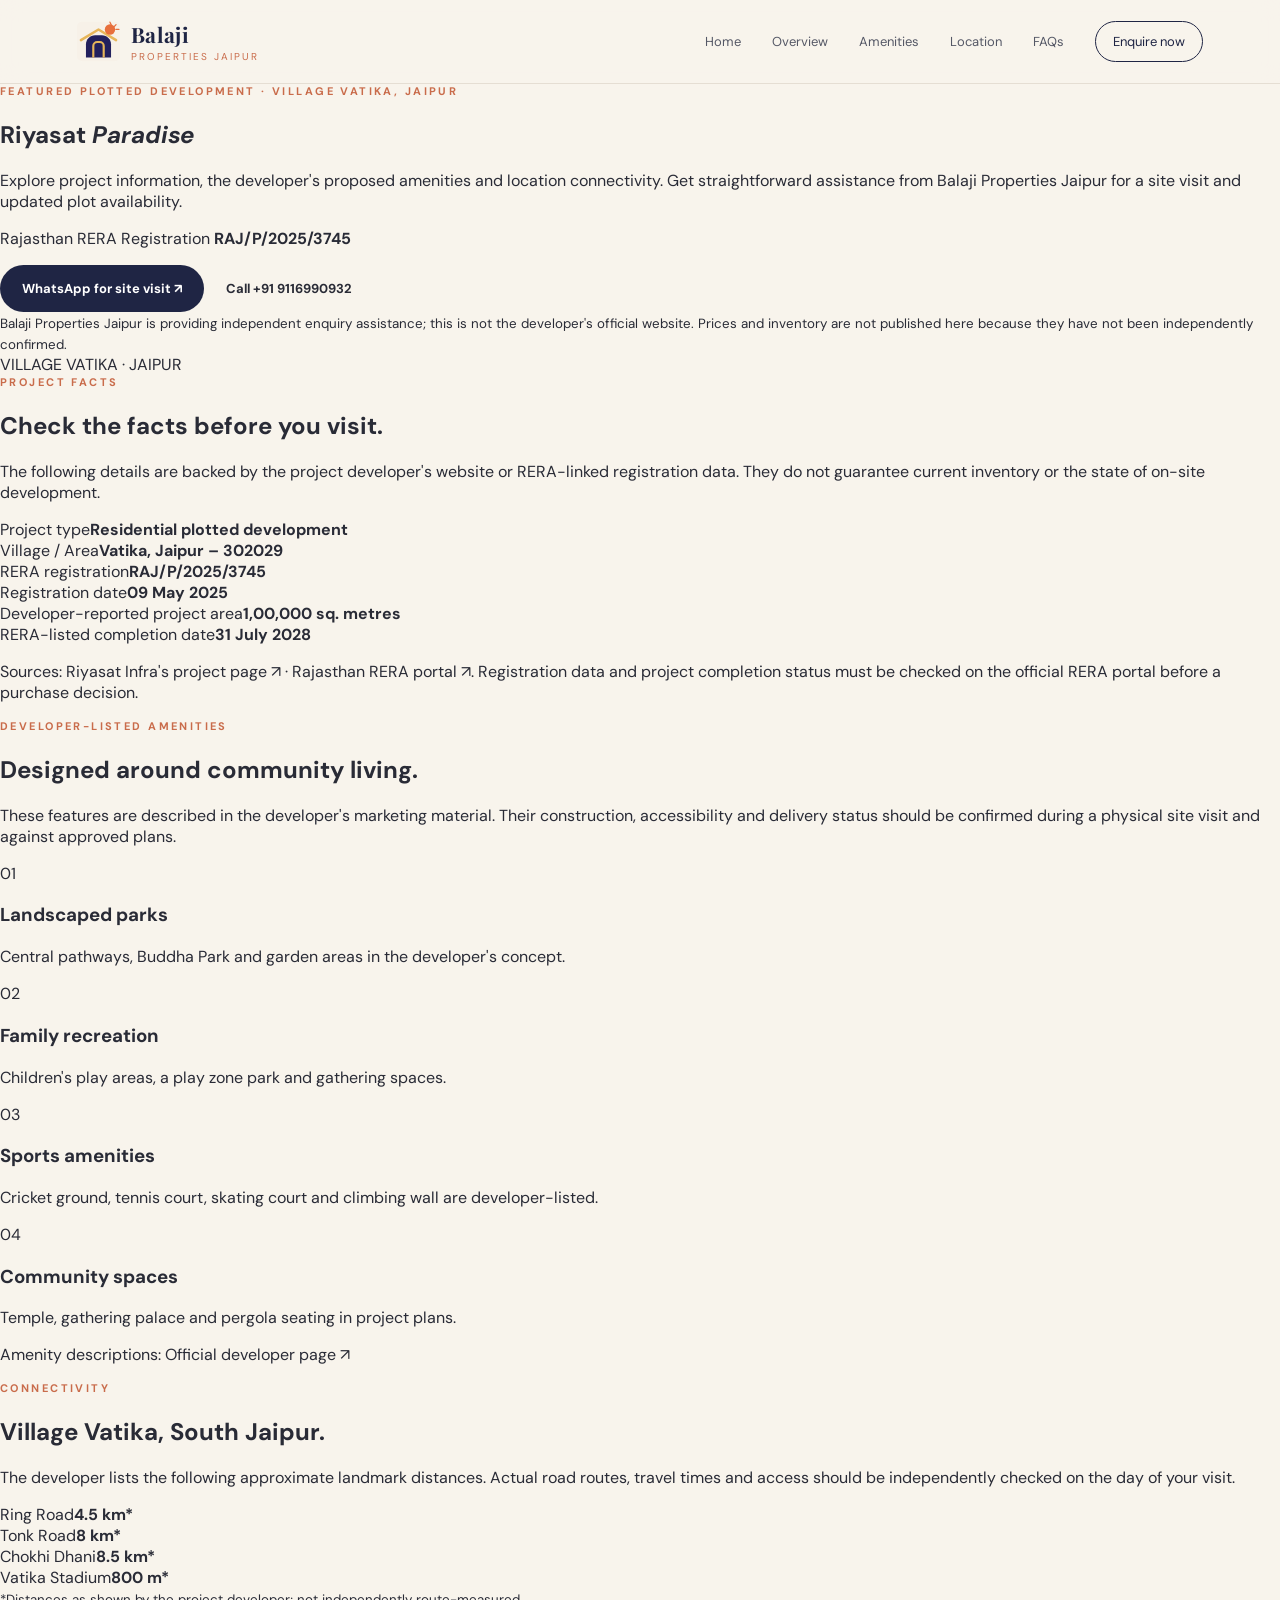
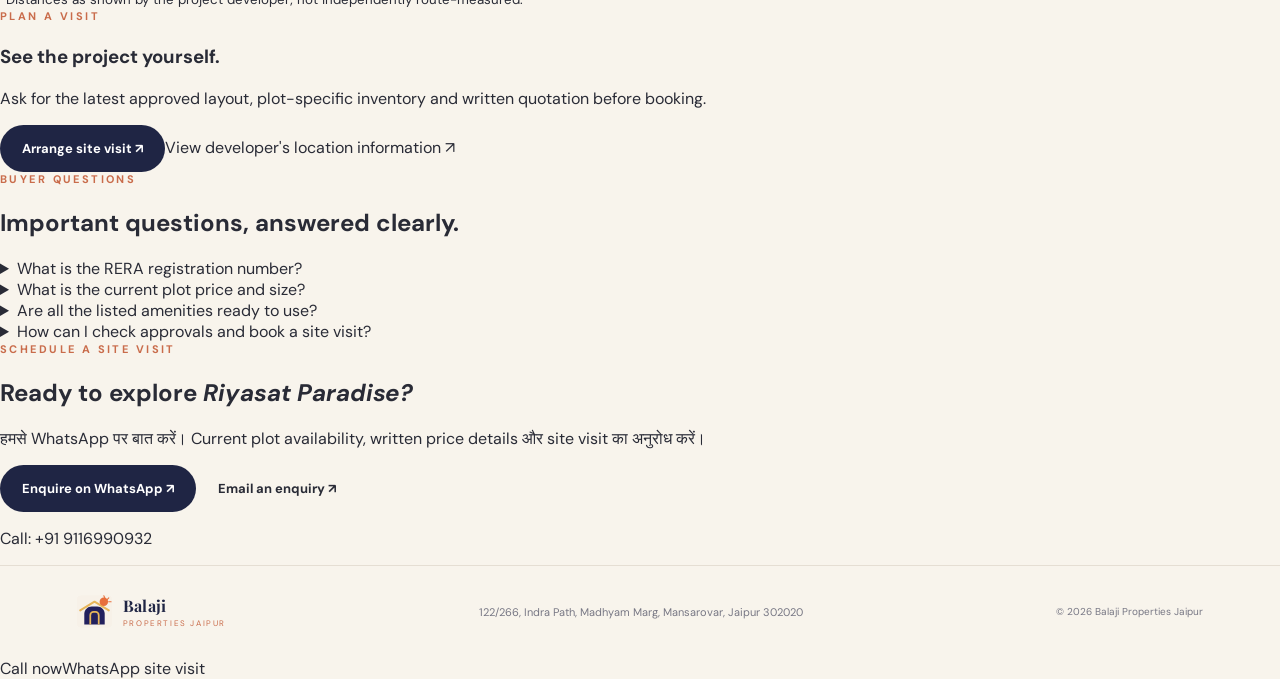
==== riyasat-paradise.html @ c555c5cc "feat: add source-linked Riyasat Paradise buyer landing page" ====
<!doctype html>
<html lang="en-IN">
<head>
  <meta charset="utf-8">
  <meta name="viewport" content="width=device-width, initial-scale=1">
  <title>Riyasat Paradise, Vatika Jaipur | Project Details & Site Visit | Balaji Properties</title>
  <meta name="description" content="Explore Riyasat Paradise residential plots in Village Vatika, Jaipur. Check RERA RAJ/P/2025/3745, developer-listed amenities, location and request a site visit with Balaji Properties Jaipur.">
  <meta name="robots" content="index,follow">
  <link rel="icon" href="brand/favicon.svg" type="image/svg+xml">
  <link rel="stylesheet" href="styles.css">
  <meta property="og:type" content="website">
  <meta property="og:title" content="Riyasat Paradise, Vatika Jaipur | Balaji Properties Jaipur">
  <meta property="og:description" content="Project facts, RERA references, amenities and enquiry assistance. Confirm current availability and prices in writing.">
  <script type="application/ld+json">
  {
    "@context":"https://schema.org",
    "@type":"WebPage",
    "name":"Riyasat Paradise, Vatika Jaipur — Project Enquiry",
    "description":"Independent property enquiry page with source-linked information about Riyasat Paradise in Vatika, Jaipur.",
    "about":{"@type":"Place","name":"Riyasat Paradise","address":{"@type":"PostalAddress","addressLocality":"Vatika, Jaipur","addressRegion":"Rajasthan","postalCode":"302029","addressCountry":"IN"}},
    "publisher":{"@type":"Organization","name":"Balaji Properties Jaipur","email":"info@balajipropertiesjaipur.com","telephone":"+91-9116990932"}
  }
  </script>
</head>
<body>
  <header class="site-header">
    <a class="brand" href="index.html" aria-label="Balaji Properties Jaipur home"><img src="brand/mark.svg" alt="" width="43" height="43"><span><strong>Balaji</strong><small>Properties Jaipur</small></span></a>
    <button class="menu-toggle" type="button" aria-label="Open menu" aria-expanded="false" aria-controls="primary-nav">☰</button>
    <nav id="primary-nav" aria-label="Primary navigation"><a href="index.html">Home</a><a href="#overview">Overview</a><a href="#amenities">Amenities</a><a href="#location">Location</a><a href="#faq">FAQs</a><a class="nav-cta" href="#enquire">Enquire now</a></nav>
  </header>
  <main id="top">
    <section class="rp-hero" aria-labelledby="rp-title">
      <div class="rp-hero-copy">
        <p class="eyebrow">FEATURED PLOTTED DEVELOPMENT · VILLAGE VATIKA, JAIPUR</p>
        <h1 id="rp-title">Riyasat <em>Paradise</em></h1>
        <p class="rp-lede">Explore project information, the developer's proposed amenities and location connectivity. Get straightforward assistance from Balaji Properties Jaipur for a site visit and updated plot availability.</p>
        <p class="rp-rera">Rajasthan RERA Registration <strong>RAJ/P/2025/3745</strong></p>
        <div class="rp-actions"><a class="button button-primary" href="https://wa.me/919116990932?text=Hello%20Balaji%20Properties%20Jaipur%2C%20I%20would%20like%20the%20current%20availability%2C%20price%20sheet%20and%20a%20site%20visit%20for%20Riyasat%20Paradise%20Vatika." target="_blank" rel="noopener noreferrer">WhatsApp for site visit ↗</a><a class="button rp-button-outline" href="tel:+919116990932">Call +91 9116990932</a></div>
        <small class="rp-disclaimer">Balaji Properties Jaipur is providing independent enquiry assistance; this is not the developer's official website. Prices and inventory are not published here because they have not been independently confirmed.</small>
      </div>
      <div class="rp-art" role="img" aria-label="Decorative architectural illustration, not a photograph or project rendering"><div class="rp-art-orb"></div><div class="rp-art-gate"></div><span>VILLAGE VATIKA · JAIPUR</span></div>
    </section>
    <section class="rp-facts" id="overview" aria-labelledby="facts-title">
      <div class="rp-section-heading"><p class="eyebrow">PROJECT FACTS</p><h2 id="facts-title">Check the facts before you visit.</h2><p>The following details are backed by the project developer's website or RERA-linked registration data. They do not guarantee current inventory or the state of on-site development.</p></div>
      <div class="rp-fact-grid">
        <div><span>Project type</span><strong>Residential plotted development</strong></div>
        <div><span>Village / Area</span><strong>Vatika, Jaipur – 302029</strong></div>
        <div><span>RERA registration</span><strong>RAJ/P/2025/3745</strong></div>
        <div><span>Registration date</span><strong>09 May 2025</strong></div>
        <div><span>Developer-reported project area</span><strong>1,00,000 sq. metres</strong></div>
        <div><span>RERA-listed completion date</span><strong>31 July 2028</strong></div>
      </div>
      <p class="rp-source">Sources: <a href="https://www.riyasatinfra.com/projects/jaipur/ongoing/riyasat-paradise" target="_blank" rel="noopener noreferrer">Riyasat Infra's project page ↗</a> · <a href="https://rera.rajasthan.gov.in/" target="_blank" rel="noopener noreferrer">Rajasthan RERA portal ↗</a>. Registration data and project completion status must be checked on the official RERA portal before a purchase decision.</p>
    </section>
    <section class="rp-section rp-section-muted" id="amenities" aria-labelledby="amenities-title">
      <div class="rp-section-heading"><p class="eyebrow">DEVELOPER-LISTED AMENITIES</p><h2 id="amenities-title">Designed around community living.</h2><p>These features are described in the developer's marketing material. Their construction, accessibility and delivery status should be confirmed during a physical site visit and against approved plans.</p></div>
      <div class="rp-amenity-grid">
        <article><span aria-hidden="true">01</span><h3>Landscaped parks</h3><p>Central pathways, Buddha Park and garden areas in the developer's concept.</p></article>
        <article><span aria-hidden="true">02</span><h3>Family recreation</h3><p>Children's play areas, a play zone park and gathering spaces.</p></article>
        <article><span aria-hidden="true">03</span><h3>Sports amenities</h3><p>Cricket ground, tennis court, skating court and climbing wall are developer-listed.</p></article>
        <article><span aria-hidden="true">04</span><h3>Community spaces</h3><p>Temple, gathering palace and pergola seating in project plans.</p></article>
      </div>
      <p class="rp-source">Amenity descriptions: <a href="https://www.riyasatinfra.com/projects/jaipur/ongoing/riyasat-paradise" target="_blank" rel="noopener noreferrer">Official developer page ↗</a></p>
    </section>
    <section class="rp-section" id="location" aria-labelledby="location-title">
      <div class="rp-location-grid"><div><p class="eyebrow">CONNECTIVITY</p><h2 id="location-title">Village Vatika, South Jaipur.</h2><p>The developer lists the following approximate landmark distances. Actual road routes, travel times and access should be independently checked on the day of your visit.</p><div class="rp-distances"><div><span>Ring Road</span><strong>4.5 km*</strong></div><div><span>Tonk Road</span><strong>8 km*</strong></div><div><span>Chokhi Dhani</span><strong>8.5 km*</strong></div><div><span>Vatika Stadium</span><strong>800 m*</strong></div></div><small>*Distances as shown by the project developer; not independently route-measured.</small></div><aside class="rp-location-card"><p class="eyebrow">PLAN A VISIT</p><h3>See the project yourself.</h3><p>Ask for the latest approved layout, plot-specific inventory and written quotation before booking.</p><a class="button button-primary" href="#enquire">Arrange site visit ↗</a><a href="https://www.riyasatinfra.com/projects/jaipur/ongoing/riyasat-paradise" target="_blank" rel="noopener noreferrer">View developer's location information ↗</a></aside></div>
    </section>
    <section class="rp-section rp-section-muted" id="faq" aria-labelledby="faq-title">
      <div class="rp-section-heading"><p class="eyebrow">BUYER QUESTIONS</p><h2 id="faq-title">Important questions, answered clearly.</h2></div>
      <div class="rp-faq">
        <details><summary>What is the RERA registration number?</summary><p>The published registration is <strong>RAJ/P/2025/3745</strong>. Verify its live entry and documents directly at the <a href="https://rera.rajasthan.gov.in/" target="_blank" rel="noopener noreferrer">Rajasthan RERA portal</a>.</p></details>
        <details><summary>What is the current plot price and size?</summary><p>Prices, sizes and availability vary by specific plot and date. Balaji Properties will help request a current written inventory and quotation; no unverified price or plot size is advertised on this page.</p></details>
        <details><summary>Are all the listed amenities ready to use?</summary><p>Not necessarily. The amenities listed above are taken from the developer's project material. Please inspect the site and project documents to establish actual completion and access.</p></details>
        <details><summary>How can I check approvals and book a site visit?</summary><p>Ask for the latest RERA documents, applicable JDA-approved layout, title and transaction paperwork. Contact Balaji Properties Jaipur on <a href="tel:+919116990932">+91 9116990932</a> to discuss a visit. Registration alone is not proof that every individual plot or amenity has been approved.</p></details>
      </div>
    </section>
    <section class="rp-enquire" id="enquire" aria-labelledby="enquire-title">
      <div><p class="eyebrow">SCHEDULE A SITE VISIT</p><h2 id="enquire-title">Ready to explore <em>Riyasat Paradise?</em></h2><p>हमसे WhatsApp पर बात करें। Current plot availability, written price details और site visit का अनुरोध करें।</p></div>
      <div class="rp-enquire-actions"><a class="button button-primary" href="https://wa.me/919116990932?text=Namaste%2C%20I%20am%20interested%20in%20Riyasat%20Paradise%20Vatika.%20Please%20share%20the%20latest%20plot%20availability%2C%20written%20pricing%20and%20site%20visit%20options." target="_blank" rel="noopener noreferrer">Enquire on WhatsApp ↗</a><a class="button rp-button-outline" href="mailto:info@balajipropertiesjaipur.com?subject=Riyasat%20Paradise%20Site%20Visit%20Enquiry">Email an enquiry ↗</a><p>Call: <a href="tel:+919116990932">+91 9116990932</a></p></div>
    </section>
  </main>
  <footer><a class="brand footer-brand" href="index.html"><img src="brand/mark.svg" alt="" width="35" height="35"><span><strong>Balaji</strong><small>Properties Jaipur</small></span></a><p>122/266, Indra Path, Madhyam Marg, Mansarovar, Jaipur 302020</p><small>© 2026 Balaji Properties Jaipur</small></footer>
  <div class="rp-mobile-cta" aria-label="Quick enquiry actions"><a href="tel:+919116990932">Call now</a><a href="https://wa.me/919116990932?text=Namaste%2C%20I%20would%20like%20a%20Riyasat%20Paradise%20site%20visit." target="_blank" rel="noopener noreferrer">WhatsApp site visit</a></div>
  <script src="script.js"></script>
</body>
</html>
---- styles.css ----
@import url('https://fonts.googleapis.com/css2?family=DM+Sans:wght@400;500;600;700&family=Playfair+Display:ital,wght@0,500;0,600;1,500;1,600&display=swap');
:root{--navy:#1f2544;--gold:#d7ae59;--terra:#c96c4b;--ivory:#f8f4ec;--ink:#292b36;--muted:#777784;--line:#e5ded3}*{box-sizing:border-box}html{scroll-behavior:smooth}body{margin:0;color:var(--ink);background:var(--ivory);font-family:'DM Sans',sans-serif}a{color:inherit;text-decoration:none}.site-header{height:84px;display:flex;align-items:center;justify-content:space-between;padding:0 6vw;border-bottom:1px solid var(--line);background:rgba(248,244,236,.92);backdrop-filter:blur(12px);position:sticky;top:0;z-index:5}.brand{display:flex;align-items:center;gap:11px}.brand img{width:43px;height:43px}.brand strong,.brand small{display:block}.brand strong{font-family:'Playfair Display',serif;font-size:21px;letter-spacing:.02em;color:var(--navy)}.brand small{font-size:10px;text-transform:uppercase;letter-spacing:.2em;color:var(--terra);margin-top:2px}nav{display:flex;align-items:center;gap:31px;font-size:13px;color:#555866}nav a:hover{color:var(--terra)}.nav-cta{border:1px solid var(--navy);border-radius:99px;padding:11px 17px;color:var(--navy)}.menu-toggle{display:none;border:0;background:none;font-size:23px;color:var(--navy)}.hero{min-height:690px;display:grid;grid-template-columns:1fr 1fr;gap:4vw;align-items:center;max-width:1280px;margin:auto;padding:72px 7vw 80px}.eyebrow{color:var(--terra);font-size:11px;font-weight:700;letter-spacing:.22em;margin:0 0 21px}.hero h1,.intro h2,.contact h2{font-family:'Playfair Display',serif;color:var(--navy);font-size:clamp(48px,6vw,82px);font-weight:500;line-height:1.02;letter-spacing:-.04em;margin:0}.hero h1 em,.intro em,.contact em{color:var(--terra);font-style:italic}.lede{color:var(--muted);font-size:17px;line-height:1.75;max-width:510px;margin:28px 0}.hero-actions{display:flex;align-items:center;gap:26px;margin-top:31px}.button{display:inline-flex;align-items:center;justify-content:center;gap:18px;border-radius:99px;padding:15px 22px;font-size:13px;font-weight:700}.button-primary{background:var(--navy);color:white}.button-primary:hover{background:var(--terra)}.text-link{font-size:13px;color:var(--navy);font-weight:700}.trust-row{display:flex;gap:35px;border-top:1px solid var(--line);margin-top:62px;padding-top:21px}.trust-row strong,.trust-row span{display:block}.trust-row strong{font-family:'Playfair Display';font-size:23px;color:var(--navy)}.trust-row span{font-size:10px;color:var(--muted);margin-top:4px}.hero-art{height:510px;position:relative;background:linear-gradient(145deg,#ede3d4,#ddcdb8);overflow:hidden}.hero-art:after{content:'';position:absolute;inset:0;background:linear-gradient(0deg,rgba(31,37,68,.22),transparent 55%)}.sun{position:absolute;width:250px;height:250px;border-radius:50%;background:var(--terra);top:52px;right:92px;opacity:.92}.arch{position:absolute;bottom:-10px;left:50%;transform:translateX(-50%);width:340px;height:400px;border:18px solid var(--navy);border-bottom:0;border-radius:180px 180px 0 0;z-index:1}.arch:before{content:'';position:absolute;top:22px;left:22px;right:22px;bottom:0;border:11px solid var(--gold);border-bottom:0;border-radius:150px 150px 0 0}.hero-card{position:absolute;left:24px;bottom:24px;padding:20px;background:rgba(248,244,236,.92);z-index:2;width:205px}.hero-card span,.hero-card small{display:block;color:var(--muted);font-size:10px}.hero-card strong{display:block;color:var(--navy);font-family:'Playfair Display';font-size:27px;margin:6px 0}.intro,.services,.contact{max-width:1120px;margin:auto}.intro{display:grid;grid-template-columns:1fr 1fr;gap:10vw;padding:105px 6vw 90px;border-top:1px solid var(--line)}.intro h2,.contact h2{font-size:clamp(40px,4.2vw,62px)}.intro>p{font-size:19px;line-height:1.8;color:var(--muted);align-self:end;margin:0}.services{display:grid;grid-template-columns:repeat(3,1fr);border-top:1px solid var(--line);border-bottom:1px solid var(--line);margin-bottom:110px}.services article{padding:34px 33px 39px;border-right:1px solid var(--line)}.services article:last-child{border:0}.service-number{font-size:11px;color:var(--terra);font-weight:700;letter-spacing:.18em}.services h3{font-family:'Playfair Display';color:var(--navy);font-size:27px;font-weight:500;margin:45px 0 14px}.services p{color:var(--muted);line-height:1.7;font-size:14px;min-height:72px}.services a{color:var(--terra);font-size:12px;font-weight:700}.quote{background:var(--navy);color:var(--ivory);text-align:center;padding:110px 10vw}.quote-mark{font-family:'Playfair Display';font-size:92px;color:var(--gold);line-height:.6}.quote blockquote{font-family:'Playfair Display';font-size:clamp(31px,4vw,52px);line-height:1.15;max-width:760px;margin:28px auto}.quote p{color:#c3c1cb;font-size:12px;letter-spacing:.12em;text-transform:uppercase}.contact{display:grid;grid-template-columns:1fr 1fr;gap:10vw;padding:110px 6vw}.contact>div>p:last-child{color:var(--muted);line-height:1.7;max-width:380px;margin-top:28px}.contact-card{display:flex;flex-direction:column;gap:21px;justify-content:center}.contact-card a:not(.button){border-bottom:1px solid var(--line);padding-bottom:17px}.contact-card span,.contact-card strong{display:block}.contact-card span{font-size:11px;color:var(--terra);text-transform:uppercase;letter-spacing:.17em;margin-bottom:7px}.contact-card strong{font-size:18px;color:var(--navy)}.button-light{background:var(--terra);color:white;width:max-content;margin-top:12px}.button-light:hover{background:var(--navy)}footer{display:flex;align-items:center;justify-content:space-between;padding:28px 6vw;border-top:1px solid var(--line);font-size:11px;color:var(--muted)}.footer-brand img{width:35px;height:35px}.footer-brand strong{font-size:16px}.footer-brand small{font-size:8px}footer>small{font-size:10px}@media(max-width:760px){.site-header{height:73px;padding:0 5vw}nav{display:none}.menu-toggle{display:block}.hero{grid-template-columns:1fr;padding:58px 7vw 70px;min-height:0}.hero-art{height:380px;order:-1}.hero h1{font-size:52px}.trust-row{gap:18px}.intro,.contact{grid-template-columns:1fr;padding:75px 7vw;gap:35px}.services{grid-template-columns:1fr;margin:0 7vw 75px}.services article{border-right:0;border-bottom:1px solid var(--line);padding:28px 24px}.services h3{margin-top:24px}.services p{min-height:0}footer{flex-wrap:wrap;gap:18px;padding:25px 7vw}.quote{padding:80px 8vw}.contact h2 br{display:none}}
 .project-feature{max-width:1120px;margin:0 auto 110px;padding:0 6vw;display:grid;grid-template-columns:1fr 1fr;gap:8vw;align-items:center}.project-visual{height:470px;background:#e7ddcf;position:relative;overflow:hidden;padding:28px}.project-visual:after{content:'';position:absolute;inset:auto 0 0;height:42%;background:linear-gradient(transparent,rgba(31,37,68,.25))}.project-sun{position:absolute;width:240px;height:240px;border-radius:50%;background:var(--terra);right:65px;top:42px}.project-gateway{position:absolute;z-index:1;left:50%;bottom:-38px;transform:translateX(-50%);width:275px;height:350px;border:18px solid var(--navy);border-bottom:0;border-radius:145px 145px 0 0;display:flex;align-items:center;justify-content:center}.project-gateway:before{content:'';position:absolute;inset:20px 20px 0;border:9px solid var(--gold);border-bottom:0;border-radius:110px 110px 0 0}.project-gateway span{font-family:'Playfair Display';font-size:78px;color:var(--gold);position:relative;z-index:1}.project-visual p{position:absolute;z-index:2;bottom:18px;left:28px;color:var(--ivory);font-size:11px;letter-spacing:.2em;font-weight:700}.project-copy h2{font-family:'Playfair Display';color:var(--navy);font-size:clamp(45px,5vw,68px);font-weight:500;line-height:.98;margin:0 0 25px}.project-copy h2 em{color:var(--terra);font-style:italic}.project-copy>p:not(.eyebrow){color:var(--muted);font-size:16px;line-height:1.75;max-width:450px}.project-facts{display:grid;grid-template-columns:1fr 1fr;gap:19px 25px;margin:32px 0}.project-facts span{border-top:1px solid var(--line);padding-top:12px;color:var(--muted);font-size:11px;line-height:1.5}.project-facts strong{display:block;color:var(--navy);font-family:'Playfair Display';font-size:18px;font-weight:500}.project-note{display:block;color:var(--muted);font-size:10px;margin-top:15px;line-height:1.5}@media(max-width:760px){.project-feature{grid-template-columns:1fr;padding:75px 7vw;margin-bottom:75px}.project-visual{height:360px}.project-gateway{width:220px;height:280px}}
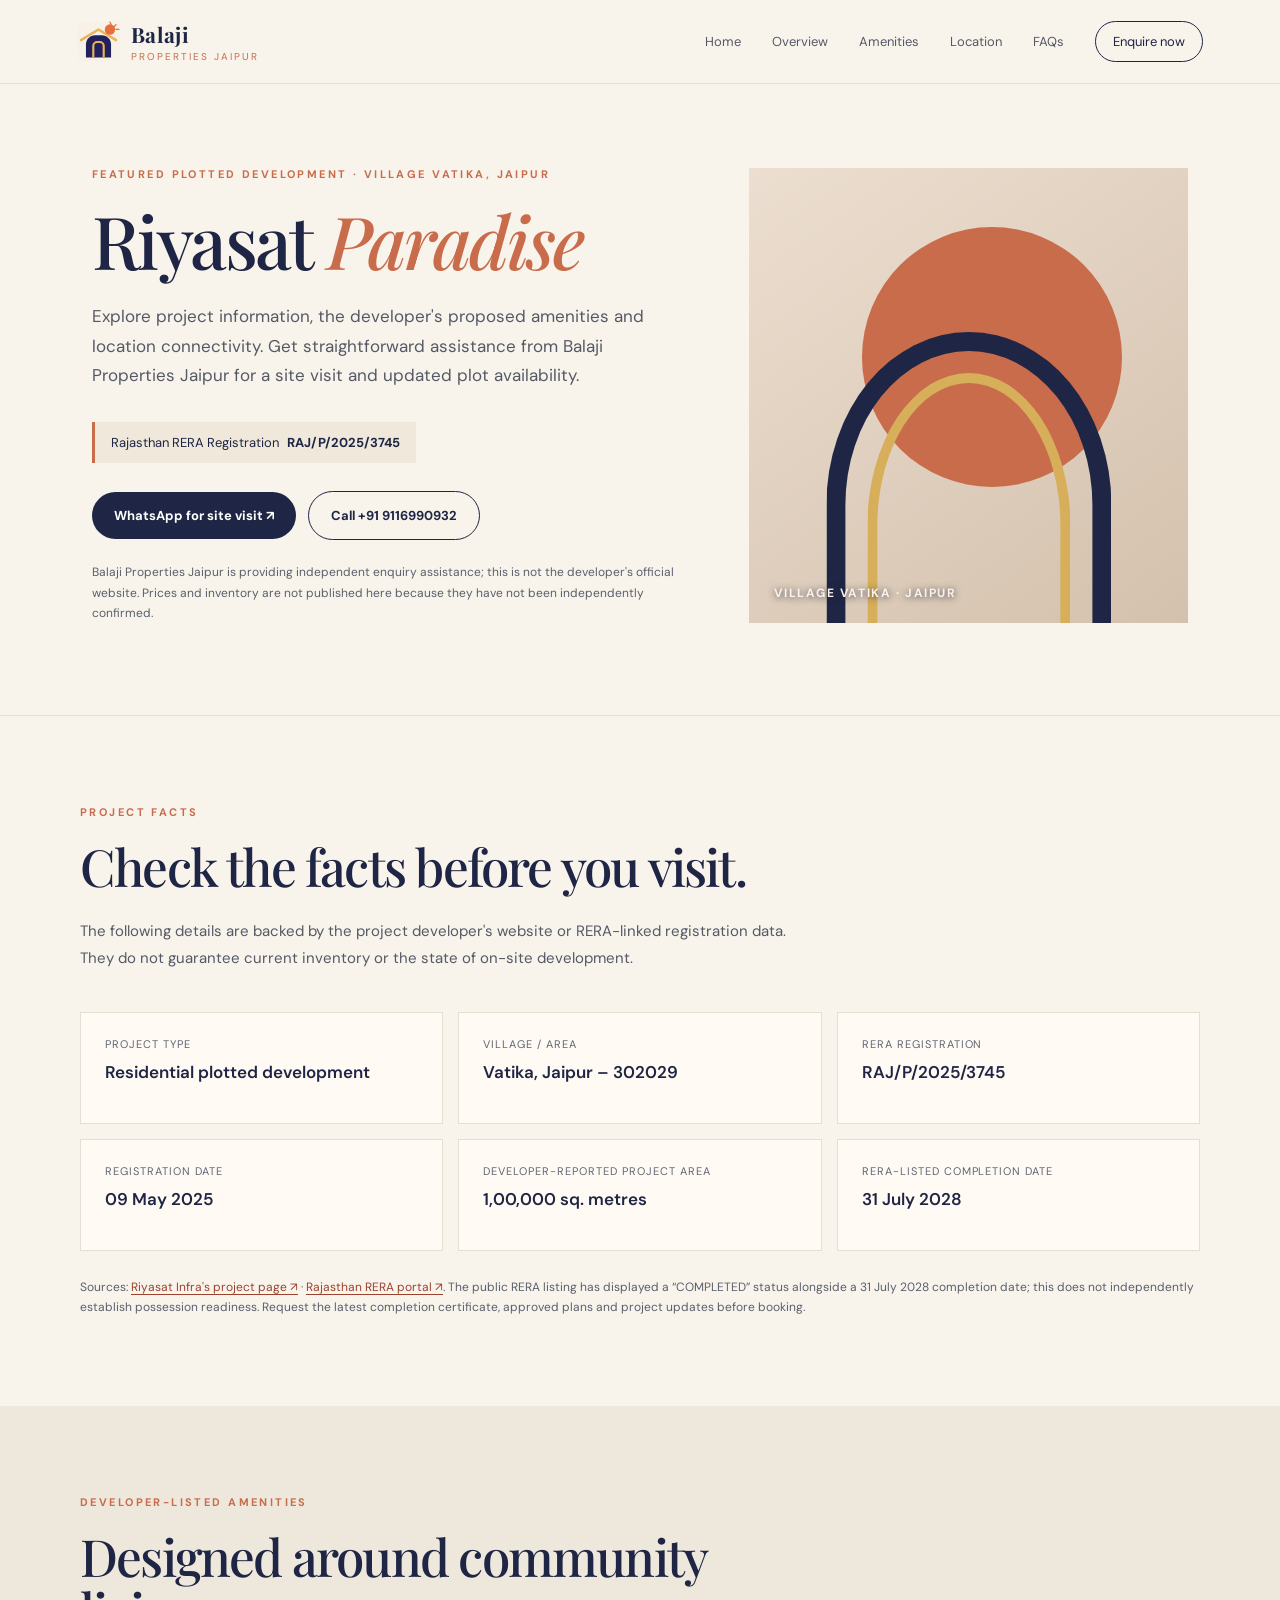
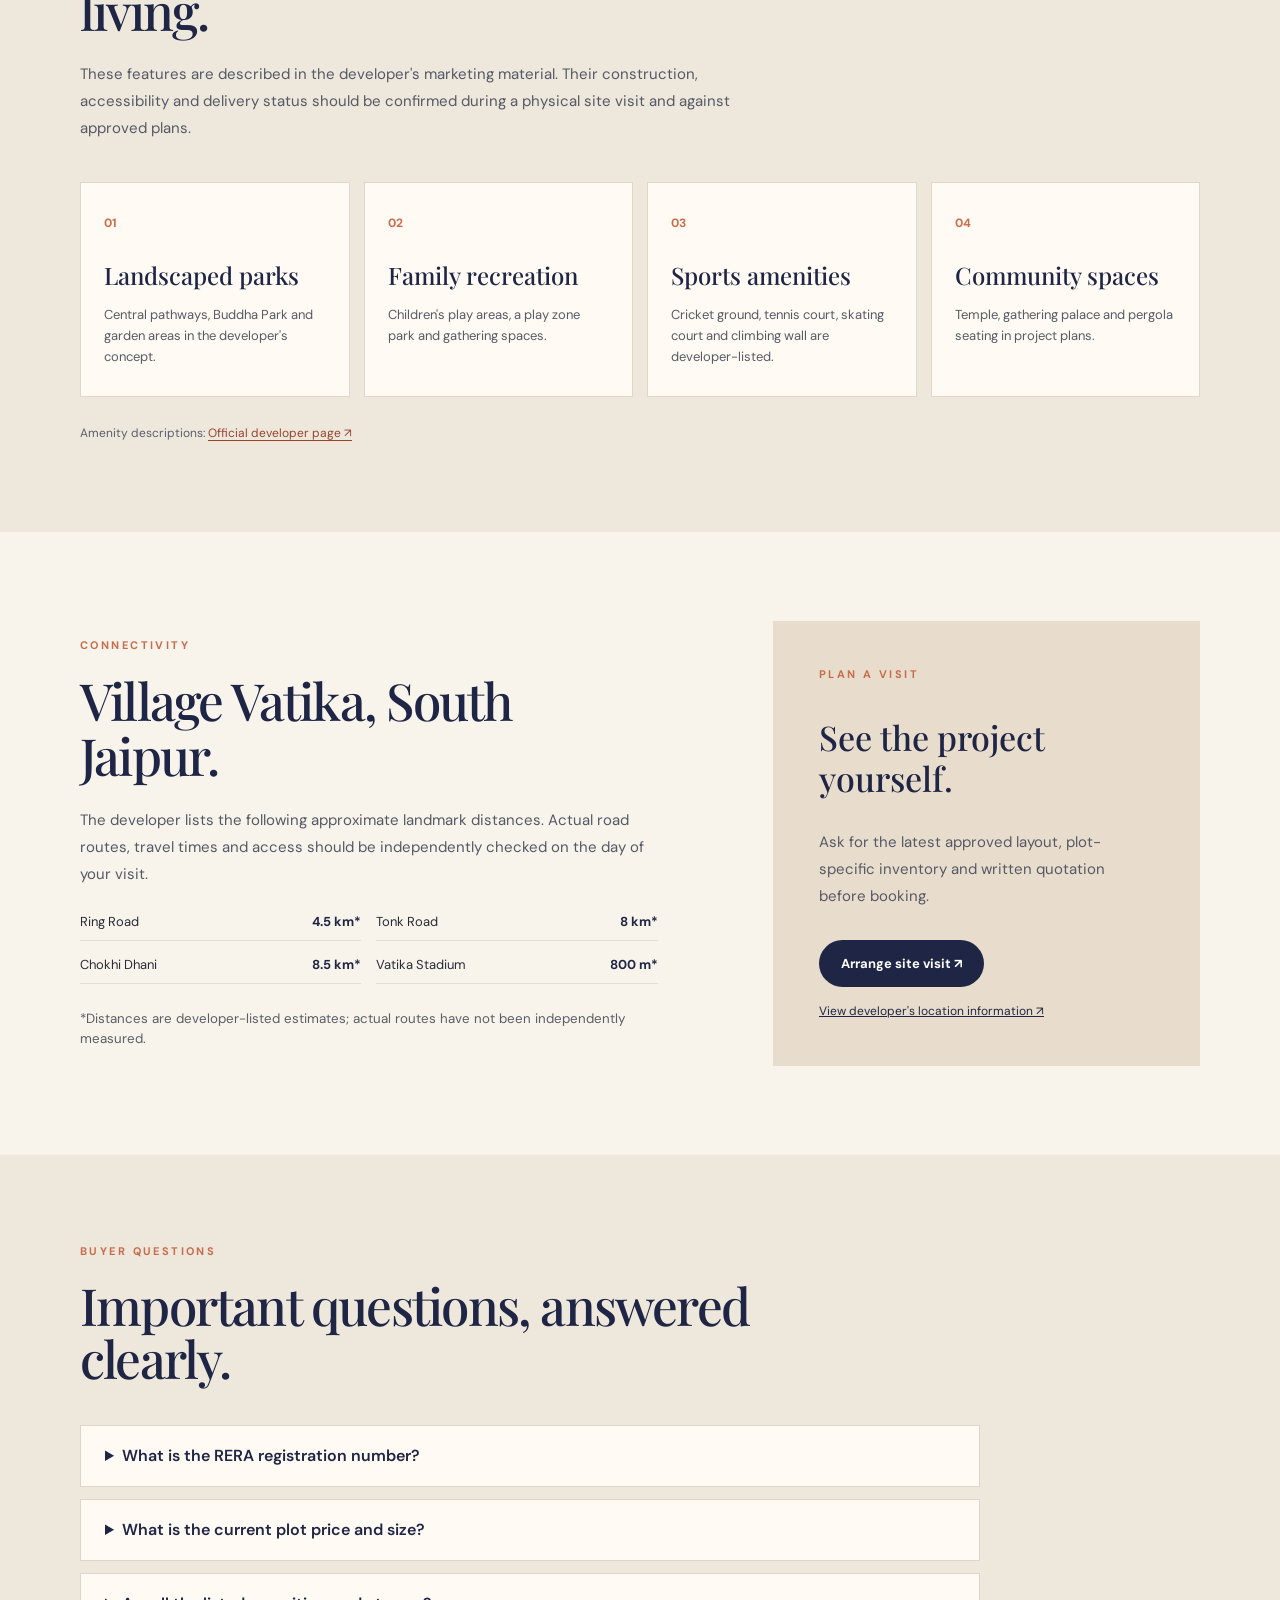
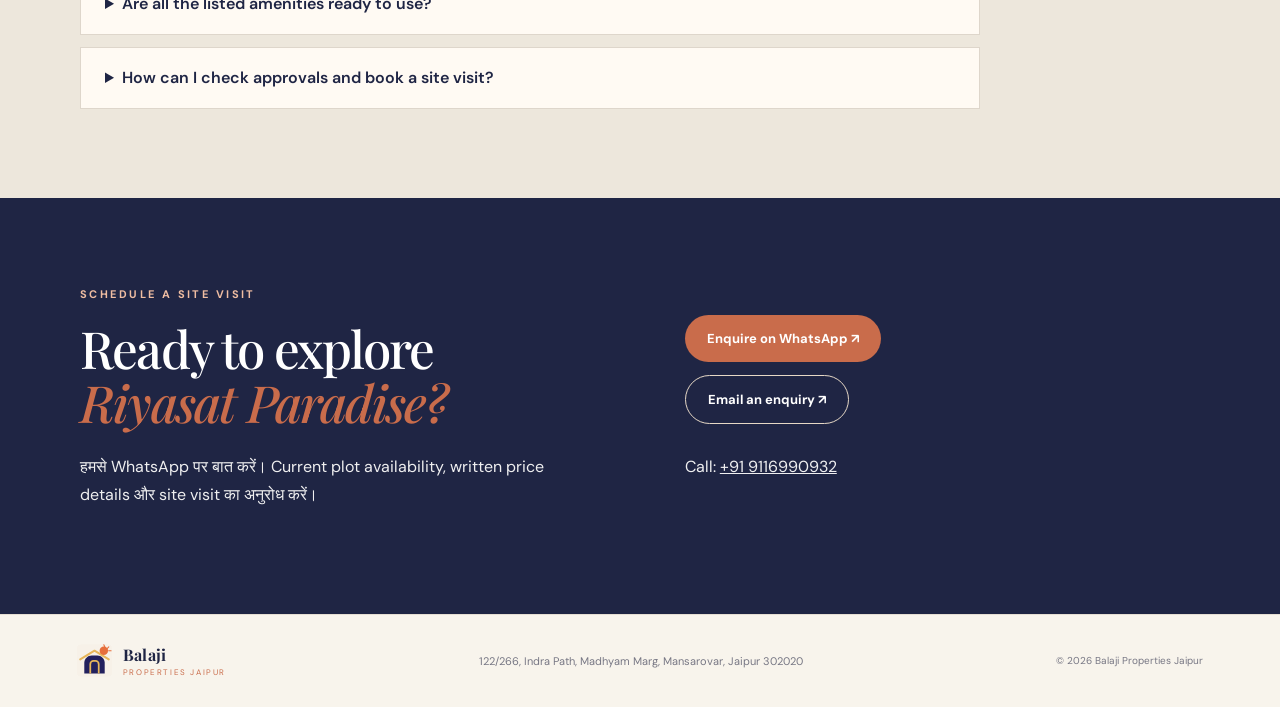
==== commit aa06d3e1: "content: clarify RERA status ambiguity and indicative location distances" ====
--- a/riyasat-paradise.html
+++ b/riyasat-paradise.html
@@ -50,7 +50,7 @@
         <div><span>Developer-reported project area</span><strong>1,00,000 sq. metres</strong></div>
         <div><span>RERA-listed completion date</span><strong>31 July 2028</strong></div>
       </div>
-      <p class="rp-source">Sources: <a href="https://www.riyasatinfra.com/projects/jaipur/ongoing/riyasat-paradise" target="_blank" rel="noopener noreferrer">Riyasat Infra's project page ↗</a> · <a href="https://rera.rajasthan.gov.in/" target="_blank" rel="noopener noreferrer">Rajasthan RERA portal ↗</a>. Registration data and project completion status must be checked on the official RERA portal before a purchase decision.</p>
+      <p class="rp-source">Sources: <a href="https://www.riyasatinfra.com/projects/jaipur/ongoing/riyasat-paradise" target="_blank" rel="noopener noreferrer">Riyasat Infra's project page ↗</a> · <a href="https://rera.rajasthan.gov.in/" target="_blank" rel="noopener noreferrer">Rajasthan RERA portal ↗</a>. The public RERA listing has displayed a “COMPLETED” status alongside a 31 July 2028 completion date; this does not independently establish possession readiness. Request the latest completion certificate, approved plans and project updates before booking.</p>
     </section>
     <section class="rp-section rp-section-muted" id="amenities" aria-labelledby="amenities-title">
       <div class="rp-section-heading"><p class="eyebrow">DEVELOPER-LISTED AMENITIES</p><h2 id="amenities-title">Designed around community living.</h2><p>These features are described in the developer's marketing material. Their construction, accessibility and delivery status should be confirmed during a physical site visit and against approved plans.</p></div>
@@ -63,7 +63,7 @@
       <p class="rp-source">Amenity descriptions: <a href="https://www.riyasatinfra.com/projects/jaipur/ongoing/riyasat-paradise" target="_blank" rel="noopener noreferrer">Official developer page ↗</a></p>
     </section>
     <section class="rp-section" id="location" aria-labelledby="location-title">
-      <div class="rp-location-grid"><div><p class="eyebrow">CONNECTIVITY</p><h2 id="location-title">Village Vatika, South Jaipur.</h2><p>The developer lists the following approximate landmark distances. Actual road routes, travel times and access should be independently checked on the day of your visit.</p><div class="rp-distances"><div><span>Ring Road</span><strong>4.5 km*</strong></div><div><span>Tonk Road</span><strong>8 km*</strong></div><div><span>Chokhi Dhani</span><strong>8.5 km*</strong></div><div><span>Vatika Stadium</span><strong>800 m*</strong></div></div><small>*Distances as shown by the project developer; not independently route-measured.</small></div><aside class="rp-location-card"><p class="eyebrow">PLAN A VISIT</p><h3>See the project yourself.</h3><p>Ask for the latest approved layout, plot-specific inventory and written quotation before booking.</p><a class="button button-primary" href="#enquire">Arrange site visit ↗</a><a href="https://www.riyasatinfra.com/projects/jaipur/ongoing/riyasat-paradise" target="_blank" rel="noopener noreferrer">View developer's location information ↗</a></aside></div>
+      <div class="rp-location-grid"><div><p class="eyebrow">CONNECTIVITY</p><h2 id="location-title">Village Vatika, South Jaipur.</h2><p>The developer lists the following approximate landmark distances. Actual road routes, travel times and access should be independently checked on the day of your visit.</p><div class="rp-distances"><div><span>Ring Road</span><strong>4.5 km*</strong></div><div><span>Tonk Road</span><strong>8 km*</strong></div><div><span>Chokhi Dhani</span><strong>8.5 km*</strong></div><div><span>Vatika Stadium</span><strong>800 m*</strong></div></div><small>*Distances are developer-listed estimates; actual routes have not been independently measured.</small></div><aside class="rp-location-card"><p class="eyebrow">PLAN A VISIT</p><h3>See the project yourself.</h3><p>Ask for the latest approved layout, plot-specific inventory and written quotation before booking.</p><a class="button button-primary" href="#enquire">Arrange site visit ↗</a><a href="https://www.riyasatinfra.com/projects/jaipur/ongoing/riyasat-paradise" target="_blank" rel="noopener noreferrer">View developer's location information ↗</a></aside></div>
     </section>
     <section class="rp-section rp-section-muted" id="faq" aria-labelledby="faq-title">
       <div class="rp-section-heading"><p class="eyebrow">BUYER QUESTIONS</p><h2 id="faq-title">Important questions, answered clearly.</h2></div>
--- a/styles.css
+++ b/styles.css
@@ -1,3 +1,96 @@
 @import url('https://fonts.googleapis.com/css2?family=DM+Sans:wght@400;500;600;700&family=Playfair+Display:ital,wght@0,500;0,600;1,500;1,600&display=swap');
 :root{--navy:#1f2544;--gold:#d7ae59;--terra:#c96c4b;--ivory:#f8f4ec;--ink:#292b36;--muted:#777784;--line:#e5ded3}*{box-sizing:border-box}html{scroll-behavior:smooth}body{margin:0;color:var(--ink);background:var(--ivory);font-family:'DM Sans',sans-serif}a{color:inherit;text-decoration:none}.site-header{height:84px;display:flex;align-items:center;justify-content:space-between;padding:0 6vw;border-bottom:1px solid var(--line);background:rgba(248,244,236,.92);backdrop-filter:blur(12px);position:sticky;top:0;z-index:5}.brand{display:flex;align-items:center;gap:11px}.brand img{width:43px;height:43px}.brand strong,.brand small{display:block}.brand strong{font-family:'Playfair Display',serif;font-size:21px;letter-spacing:.02em;color:var(--navy)}.brand small{font-size:10px;text-transform:uppercase;letter-spacing:.2em;color:var(--terra);margin-top:2px}nav{display:flex;align-items:center;gap:31px;font-size:13px;color:#555866}nav a:hover{color:var(--terra)}.nav-cta{border:1px solid var(--navy);border-radius:99px;padding:11px 17px;color:var(--navy)}.menu-toggle{display:none;border:0;background:none;font-size:23px;color:var(--navy)}.hero{min-height:690px;display:grid;grid-template-columns:1fr 1fr;gap:4vw;align-items:center;max-width:1280px;margin:auto;padding:72px 7vw 80px}.eyebrow{color:var(--terra);font-size:11px;font-weight:700;letter-spacing:.22em;margin:0 0 21px}.hero h1,.intro h2,.contact h2{font-family:'Playfair Display',serif;color:var(--navy);font-size:clamp(48px,6vw,82px);font-weight:500;line-height:1.02;letter-spacing:-.04em;margin:0}.hero h1 em,.intro em,.contact em{color:var(--terra);font-style:italic}.lede{color:var(--muted);font-size:17px;line-height:1.75;max-width:510px;margin:28px 0}.hero-actions{display:flex;align-items:center;gap:26px;margin-top:31px}.button{display:inline-flex;align-items:center;justify-content:center;gap:18px;border-radius:99px;padding:15px 22px;font-size:13px;font-weight:700}.button-primary{background:var(--navy);color:white}.button-primary:hover{background:var(--terra)}.text-link{font-size:13px;color:var(--navy);font-weight:700}.trust-row{display:flex;gap:35px;border-top:1px solid var(--line);margin-top:62px;padding-top:21px}.trust-row strong,.trust-row span{display:block}.trust-row strong{font-family:'Playfair Display';font-size:23px;color:var(--navy)}.trust-row span{font-size:10px;color:var(--muted);margin-top:4px}.hero-art{height:510px;position:relative;background:linear-gradient(145deg,#ede3d4,#ddcdb8);overflow:hidden}.hero-art:after{content:'';position:absolute;inset:0;background:linear-gradient(0deg,rgba(31,37,68,.22),transparent 55%)}.sun{position:absolute;width:250px;height:250px;border-radius:50%;background:var(--terra);top:52px;right:92px;opacity:.92}.arch{position:absolute;bottom:-10px;left:50%;transform:translateX(-50%);width:340px;height:400px;border:18px solid var(--navy);border-bottom:0;border-radius:180px 180px 0 0;z-index:1}.arch:before{content:'';position:absolute;top:22px;left:22px;right:22px;bottom:0;border:11px solid var(--gold);border-bottom:0;border-radius:150px 150px 0 0}.hero-card{position:absolute;left:24px;bottom:24px;padding:20px;background:rgba(248,244,236,.92);z-index:2;width:205px}.hero-card span,.hero-card small{display:block;color:var(--muted);font-size:10px}.hero-card strong{display:block;color:var(--navy);font-family:'Playfair Display';font-size:27px;margin:6px 0}.intro,.services,.contact{max-width:1120px;margin:auto}.intro{display:grid;grid-template-columns:1fr 1fr;gap:10vw;padding:105px 6vw 90px;border-top:1px solid var(--line)}.intro h2,.contact h2{font-size:clamp(40px,4.2vw,62px)}.intro>p{font-size:19px;line-height:1.8;color:var(--muted);align-self:end;margin:0}.services{display:grid;grid-template-columns:repeat(3,1fr);border-top:1px solid var(--line);border-bottom:1px solid var(--line);margin-bottom:110px}.services article{padding:34px 33px 39px;border-right:1px solid var(--line)}.services article:last-child{border:0}.service-number{font-size:11px;color:var(--terra);font-weight:700;letter-spacing:.18em}.services h3{font-family:'Playfair Display';color:var(--navy);font-size:27px;font-weight:500;margin:45px 0 14px}.services p{color:var(--muted);line-height:1.7;font-size:14px;min-height:72px}.services a{color:var(--terra);font-size:12px;font-weight:700}.quote{background:var(--navy);color:var(--ivory);text-align:center;padding:110px 10vw}.quote-mark{font-family:'Playfair Display';font-size:92px;color:var(--gold);line-height:.6}.quote blockquote{font-family:'Playfair Display';font-size:clamp(31px,4vw,52px);line-height:1.15;max-width:760px;margin:28px auto}.quote p{color:#c3c1cb;font-size:12px;letter-spacing:.12em;text-transform:uppercase}.contact{display:grid;grid-template-columns:1fr 1fr;gap:10vw;padding:110px 6vw}.contact>div>p:last-child{color:var(--muted);line-height:1.7;max-width:380px;margin-top:28px}.contact-card{display:flex;flex-direction:column;gap:21px;justify-content:center}.contact-card a:not(.button){border-bottom:1px solid var(--line);padding-bottom:17px}.contact-card span,.contact-card strong{display:block}.contact-card span{font-size:11px;color:var(--terra);text-transform:uppercase;letter-spacing:.17em;margin-bottom:7px}.contact-card strong{font-size:18px;color:var(--navy)}.button-light{background:var(--terra);color:white;width:max-content;margin-top:12px}.button-light:hover{background:var(--navy)}footer{display:flex;align-items:center;justify-content:space-between;padding:28px 6vw;border-top:1px solid var(--line);font-size:11px;color:var(--muted)}.footer-brand img{width:35px;height:35px}.footer-brand strong{font-size:16px}.footer-brand small{font-size:8px}footer>small{font-size:10px}@media(max-width:760px){.site-header{height:73px;padding:0 5vw}nav{display:none}.menu-toggle{display:block}.hero{grid-template-columns:1fr;padding:58px 7vw 70px;min-height:0}.hero-art{height:380px;order:-1}.hero h1{font-size:52px}.trust-row{gap:18px}.intro,.contact{grid-template-columns:1fr;padding:75px 7vw;gap:35px}.services{grid-template-columns:1fr;margin:0 7vw 75px}.services article{border-right:0;border-bottom:1px solid var(--line);padding:28px 24px}.services h3{margin-top:24px}.services p{min-height:0}footer{flex-wrap:wrap;gap:18px;padding:25px 7vw}.quote{padding:80px 8vw}.contact h2 br{display:none}}
  .project-feature{max-width:1120px;margin:0 auto 110px;padding:0 6vw;display:grid;grid-template-columns:1fr 1fr;gap:8vw;align-items:center}.project-visual{height:470px;background:#e7ddcf;position:relative;overflow:hidden;padding:28px}.project-visual:after{content:'';position:absolute;inset:auto 0 0;height:42%;background:linear-gradient(transparent,rgba(31,37,68,.25))}.project-sun{position:absolute;width:240px;height:240px;border-radius:50%;background:var(--terra);right:65px;top:42px}.project-gateway{position:absolute;z-index:1;left:50%;bottom:-38px;transform:translateX(-50%);width:275px;height:350px;border:18px solid var(--navy);border-bottom:0;border-radius:145px 145px 0 0;display:flex;align-items:center;justify-content:center}.project-gateway:before{content:'';position:absolute;inset:20px 20px 0;border:9px solid var(--gold);border-bottom:0;border-radius:110px 110px 0 0}.project-gateway span{font-family:'Playfair Display';font-size:78px;color:var(--gold);position:relative;z-index:1}.project-visual p{position:absolute;z-index:2;bottom:18px;left:28px;color:var(--ivory);font-size:11px;letter-spacing:.2em;font-weight:700}.project-copy h2{font-family:'Playfair Display';color:var(--navy);font-size:clamp(45px,5vw,68px);font-weight:500;line-height:.98;margin:0 0 25px}.project-copy h2 em{color:var(--terra);font-style:italic}.project-copy>p:not(.eyebrow){color:var(--muted);font-size:16px;line-height:1.75;max-width:450px}.project-facts{display:grid;grid-template-columns:1fr 1fr;gap:19px 25px;margin:32px 0}.project-facts span{border-top:1px solid var(--line);padding-top:12px;color:var(--muted);font-size:11px;line-height:1.5}.project-facts strong{display:block;color:var(--navy);font-family:'Playfair Display';font-size:18px;font-weight:500}.project-note{display:block;color:var(--muted);font-size:10px;margin-top:15px;line-height:1.5}@media(max-width:760px){.project-feature{grid-template-columns:1fr;padding:75px 7vw;margin-bottom:75px}.project-visual{height:360px}.project-gateway{width:220px;height:280px}}
+
+
+/* Verified Riyasat Paradise landing page — source-linked, responsive and no stock images */
+:focus-visible{outline:3px solid var(--terra);outline-offset:4px}
+body{overflow-x:hidden}
+button,a,summary{-webkit-tap-highlight-color:transparent}
+.rp-hero{max-width:1250px;margin:0 auto;display:grid;grid-template-columns:1.15fr .85fr;gap:5vw;align-items:center;padding:83px 6vw 92px;min-height:610px}
+.rp-hero h1,.rp-section h2,.rp-facts h2,.rp-enquire h2{font-family:'Playfair Display',serif;font-size:clamp(42px,5.7vw,74px);font-weight:500;line-height:1.04;color:var(--navy);letter-spacing:-.035em;margin:0 0 24px}
+.rp-hero h1 em,.rp-enquire h2 em{color:var(--terra)}
+.rp-lede{color:#555965;font-size:17px;line-height:1.75;max-width:590px}
+.rp-rera{padding:12px 16px;border-left:3px solid var(--terra);background:#f0e9db;color:var(--navy);display:inline-flex;flex-wrap:wrap;gap:8px;font-size:13px;margin:14px 0 6px}
+.rp-actions{display:flex;flex-wrap:wrap;align-items:center;gap:12px;margin:22px 0}
+.rp-button-outline{border:1px solid var(--navy);color:var(--navy);background:transparent}
+.rp-button-outline:hover{background:var(--navy);color:#fff}
+.rp-disclaimer{display:block;color:#5a5f6c;line-height:1.7;font-size:12px;max-width:600px}
+.rp-art{height:455px;background:linear-gradient(145deg,#ecded0,#d4c1ad);overflow:hidden;position:relative;isolation:isolate}
+.rp-art-orb{width:260px;height:260px;border-radius:50%;background:var(--terra);position:absolute;right:15%;top:13%}
+.rp-art-gate{position:absolute;left:50%;bottom:-55px;transform:translateX(-50%);width:65%;height:76%;border:19px solid var(--navy);border-bottom:0;border-radius:50% 50% 0 0}
+.rp-art-gate:after{content:'';position:absolute;inset:22px 22px 0;border:10px solid var(--gold);border-bottom:0;border-radius:50% 50% 0 0}
+.rp-art>span{position:absolute;bottom:22px;left:25px;font-weight:700;color:var(--ivory);font-size:12px;letter-spacing:.13em;z-index:2;text-shadow:0 1px 7px #343047}
+.rp-facts,.rp-section,.rp-enquire{padding:89px max(6vw,calc((100vw - 1120px)/2));scroll-margin-top:88px}
+.rp-facts{border-top:1px solid var(--line)}
+.rp-section-muted{background:#ede7dc}
+.rp-section-heading{max-width:710px;margin-bottom:40px}
+.rp-section h2,.rp-facts h2,.rp-enquire h2{font-size:clamp(35px,4vw,56px)}
+.rp-section-heading>p:not(.eyebrow),.rp-location-grid p:not(.eyebrow),.rp-location-card p:not(.eyebrow){line-height:1.8;color:#555965;font-size:15px}
+.rp-fact-grid{display:grid;grid-template-columns:repeat(3,minmax(0,1fr));gap:15px}
+.rp-fact-grid>div{background:#fffaf3;border:1px solid var(--line);padding:24px;min-height:112px}
+.rp-fact-grid span,.rp-fact-grid strong{display:block}
+.rp-fact-grid span{font-size:11px;letter-spacing:.09em;color:#616575;text-transform:uppercase;margin-bottom:10px}
+.rp-fact-grid strong{font-size:17px;color:var(--navy);font-weight:600;overflow-wrap:anywhere}
+.rp-source{color:#5a5f6c;font-size:12px;line-height:1.7;margin:26px 0 0}
+.rp-source a,.rp-faq a{color:#9a432e;text-decoration:underline;text-underline-offset:3px}
+.rp-amenity-grid{display:grid;grid-template-columns:repeat(4,minmax(0,1fr));gap:14px}
+.rp-amenity-grid article{padding:28px 23px;background:#fffaf3;border:1px solid #dfd7cc}
+.rp-amenity-grid article>span{color:var(--terra);font-size:12px;font-weight:700}
+.rp-amenity-grid h3{font-family:'Playfair Display',serif;color:var(--navy);font-size:24px;font-weight:500;line-height:1.2;margin:29px 0 14px}
+.rp-amenity-grid p{line-height:1.65;color:#565b65;font-size:13px;margin:0}
+.rp-location-grid{display:grid;grid-template-columns:1.15fr .85fr;align-items:center;gap:9vw}
+.rp-location-grid h2{font-family:'Playfair Display',serif;color:var(--navy);font-size:clamp(35px,4vw,56px);font-weight:500;line-height:1.08}
+.rp-distances{margin:25px 0;display:grid;grid-template-columns:1fr 1fr;gap:15px}
+.rp-distances div{display:flex;justify-content:space-between;gap:10px;border-bottom:1px solid var(--line);padding:0 0 10px;font-size:13px}
+.rp-distances strong{color:var(--navy);white-space:nowrap}
+.rp-location-grid small{color:#5b5d66;line-height:1.5;display:block}
+.rp-location-card{padding:46px;background:#e8ddcc;display:flex;flex-direction:column;align-items:flex-start;gap:15px}
+.rp-location-card h3{font-family:'Playfair Display',serif;color:var(--navy);font-size:34px;font-weight:500;line-height:1.2;margin:0}
+.rp-location-card>a:not(.button){font-size:12px;text-decoration:underline;color:var(--navy);line-height:1.5}
+.rp-faq{display:grid;gap:12px;max-width:900px}
+.rp-faq details{background:#fffaf3;border:1px solid #ded6cb;padding:18px 24px}
+.rp-faq summary{cursor:pointer;color:var(--navy);font-size:16px;font-weight:600;line-height:1.5}
+.rp-faq details p{line-height:1.75;color:#555965;font-size:14px}
+.rp-enquire{display:grid;grid-template-columns:1fr 1fr;gap:7vw;background:var(--navy);color:#fff}
+.rp-enquire h2{color:#fff}
+.rp-enquire .eyebrow{color:#efbda2}
+.rp-enquire>div>p:not(.eyebrow){color:#efeff0;line-height:1.75}
+.rp-enquire-actions{display:flex;flex-direction:column;align-items:flex-start;justify-content:center;gap:13px}
+.rp-enquire-actions .button-primary{background:var(--terra)}
+.rp-enquire-actions .rp-button-outline{color:#fff;border-color:#e6d8c6}
+.rp-enquire-actions .rp-button-outline:hover{background:#fff;color:var(--navy)}
+.rp-enquire-actions p a{text-decoration:underline}
+.rp-mobile-cta{display:none}
+@media(max-width:960px){
+  .rp-amenity-grid{grid-template-columns:repeat(2,minmax(0,1fr))}
+  .rp-hero{grid-template-columns:1fr 1fr}
+  .rp-art{height:385px}
+}
+@media(max-width:760px){
+  .site-header nav.is-open{display:flex;position:absolute;top:100%;left:0;right:0;flex-direction:column;align-items:stretch;gap:0;background:var(--ivory);padding:12px 7vw 22px;border-bottom:1px solid var(--line);box-shadow:0 15px 28px rgba(31,37,68,.12)}
+  .site-header nav.is-open a{padding:13px 6px;min-height:44px}
+  .site-header nav.is-open .nav-cta{text-align:center;padding:11px 15px;margin-top:10px}
+  .rp-hero{display:flex;flex-direction:column-reverse;align-items:stretch;padding:30px 7vw 65px;gap:36px;min-height:0}
+  .rp-art{height:285px}
+  .rp-art-orb{width:190px;height:190px}
+  .rp-hero h1{font-size:clamp(45px,10vw,62px)}
+  .rp-actions{flex-direction:column;align-items:stretch}
+  .rp-actions .button{width:100%;min-height:48px}
+  .rp-facts,.rp-section,.rp-enquire{padding:65px 7vw;scroll-margin-top:76px}
+  .rp-fact-grid{grid-template-columns:repeat(2,minmax(0,1fr))}
+  .rp-amenity-grid{grid-template-columns:1fr 1fr}
+  .rp-location-grid,.rp-enquire{grid-template-columns:1fr;gap:30px}
+  .rp-location-card{padding:30px}
+  .rp-mobile-cta{display:grid;grid-template-columns:1fr 1fr;gap:10px;position:fixed;z-index:7;bottom:0;left:0;right:0;background:#fffaf3;border-top:1px solid var(--line);padding:10px 14px calc(10px + env(safe-area-inset-bottom));box-shadow:0 -5px 22px rgba(31,37,68,.1)}
+  .rp-mobile-cta a{text-align:center;min-height:46px;display:flex;align-items:center;justify-content:center;font-weight:700;font-size:13px;border-radius:7px;border:1px solid var(--navy);color:var(--navy)}
+  .rp-mobile-cta a:last-child{background:var(--navy);color:#fff}
+  body:has(.rp-mobile-cta){padding-bottom:76px}
+}
+@media(max-width:420px){
+  .rp-fact-grid,.rp-amenity-grid{grid-template-columns:1fr}
+  .rp-fact-grid>div{min-height:0}
+  .rp-distances{grid-template-columns:1fr}
+  .rp-faq details{padding:18px}
+}
+@media(prefers-reduced-motion:reduce){html{scroll-behavior:auto}}
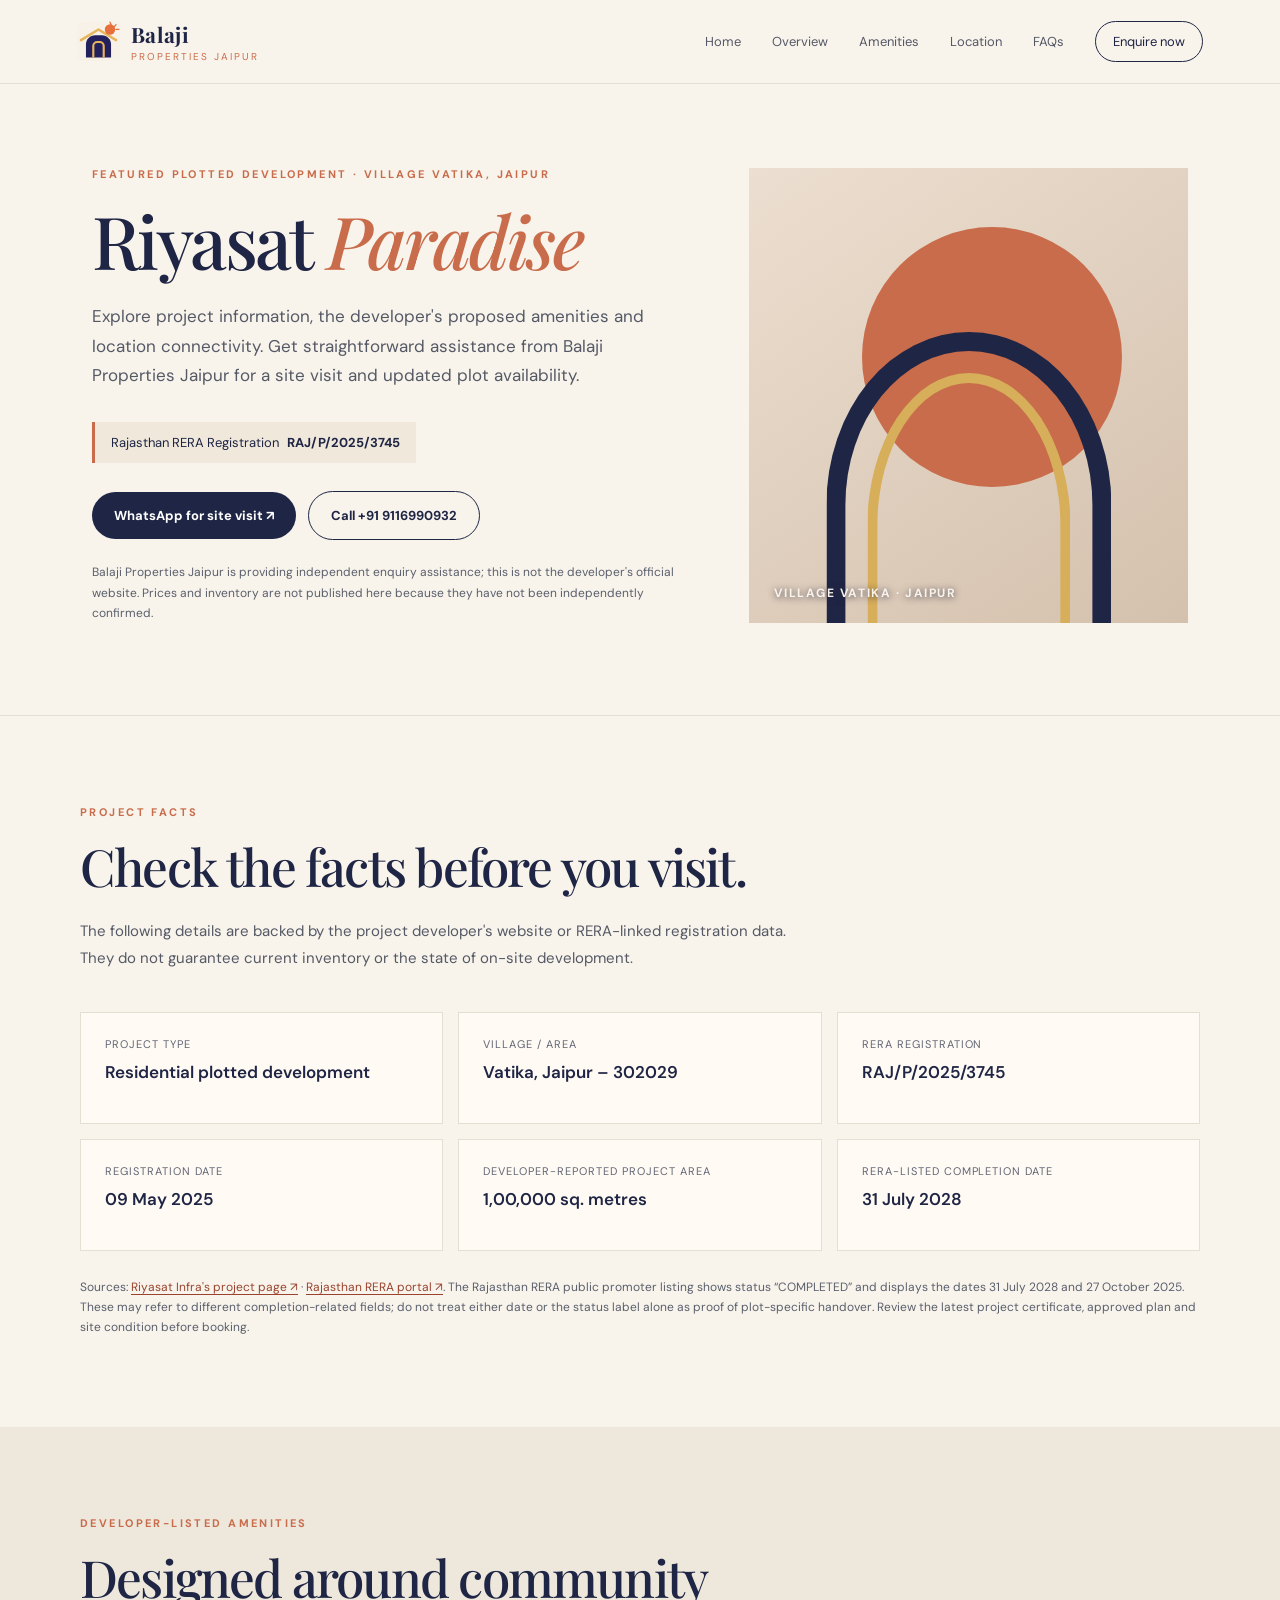
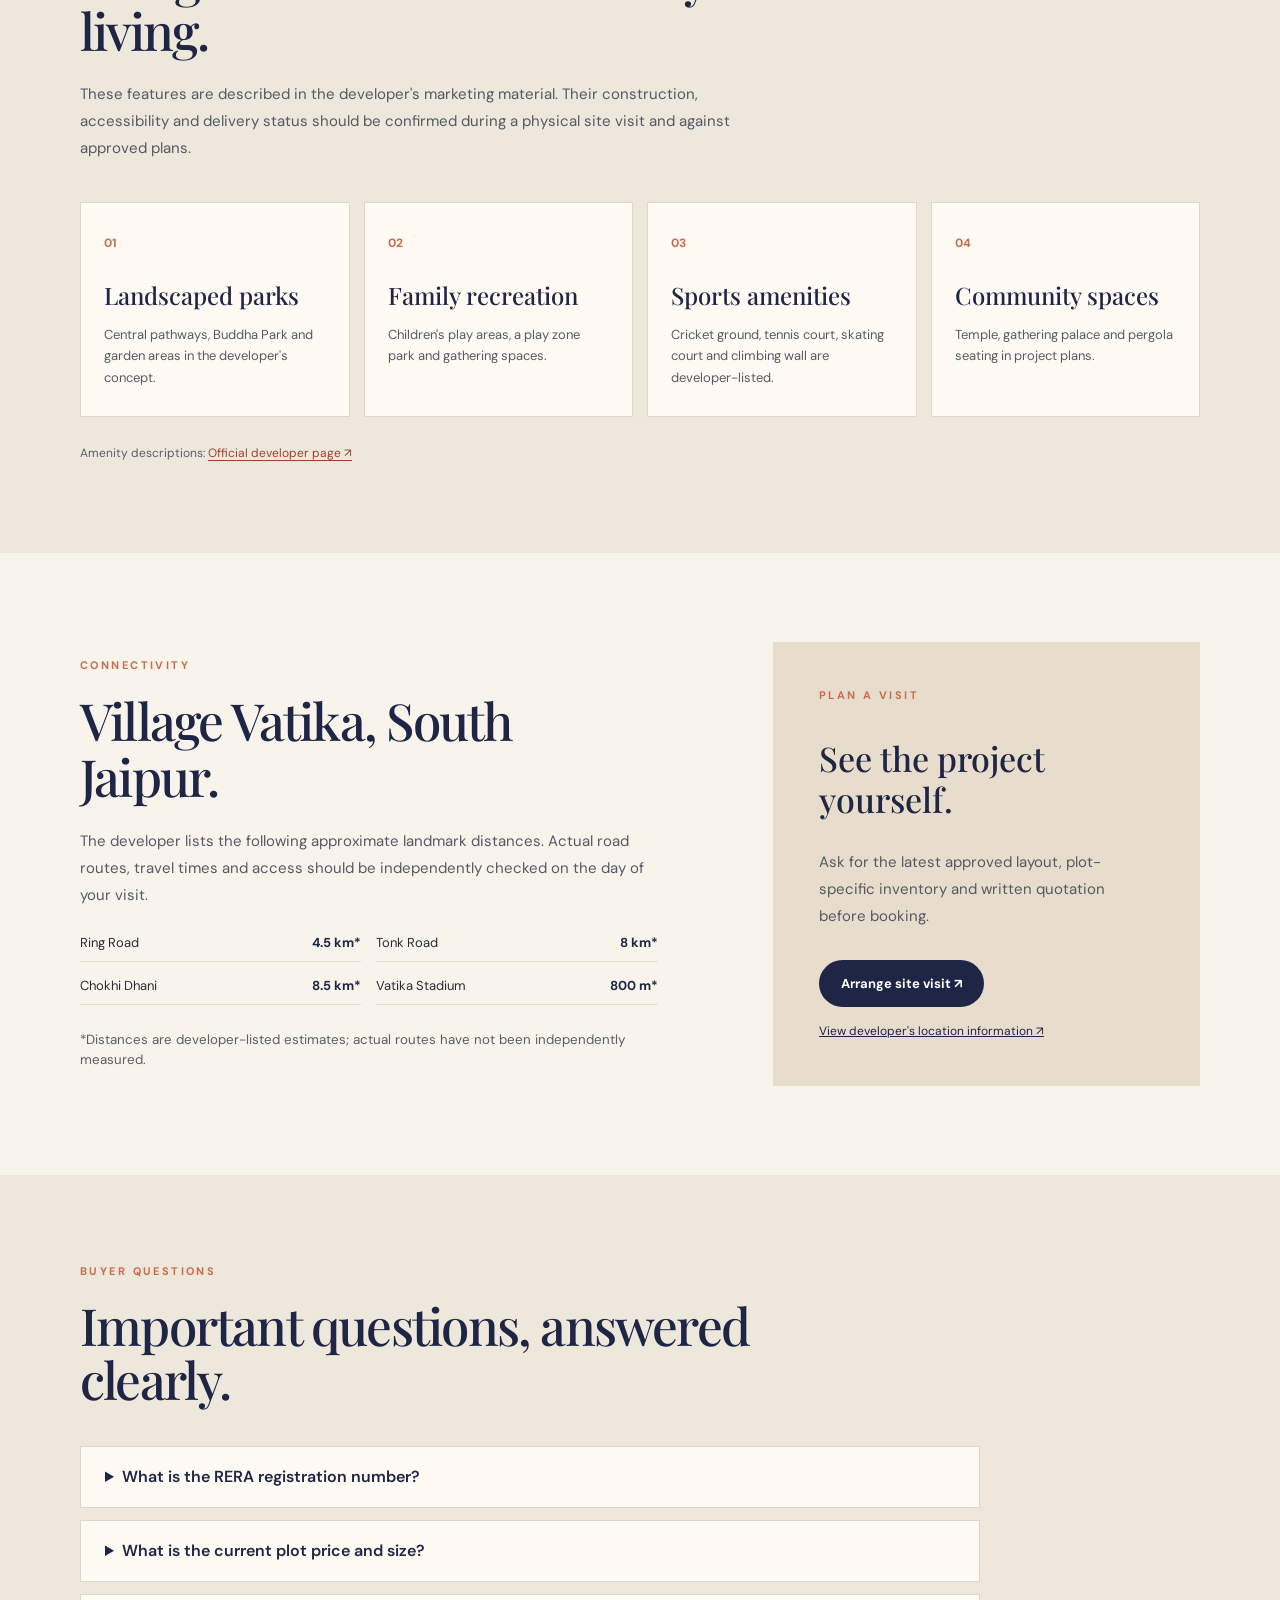
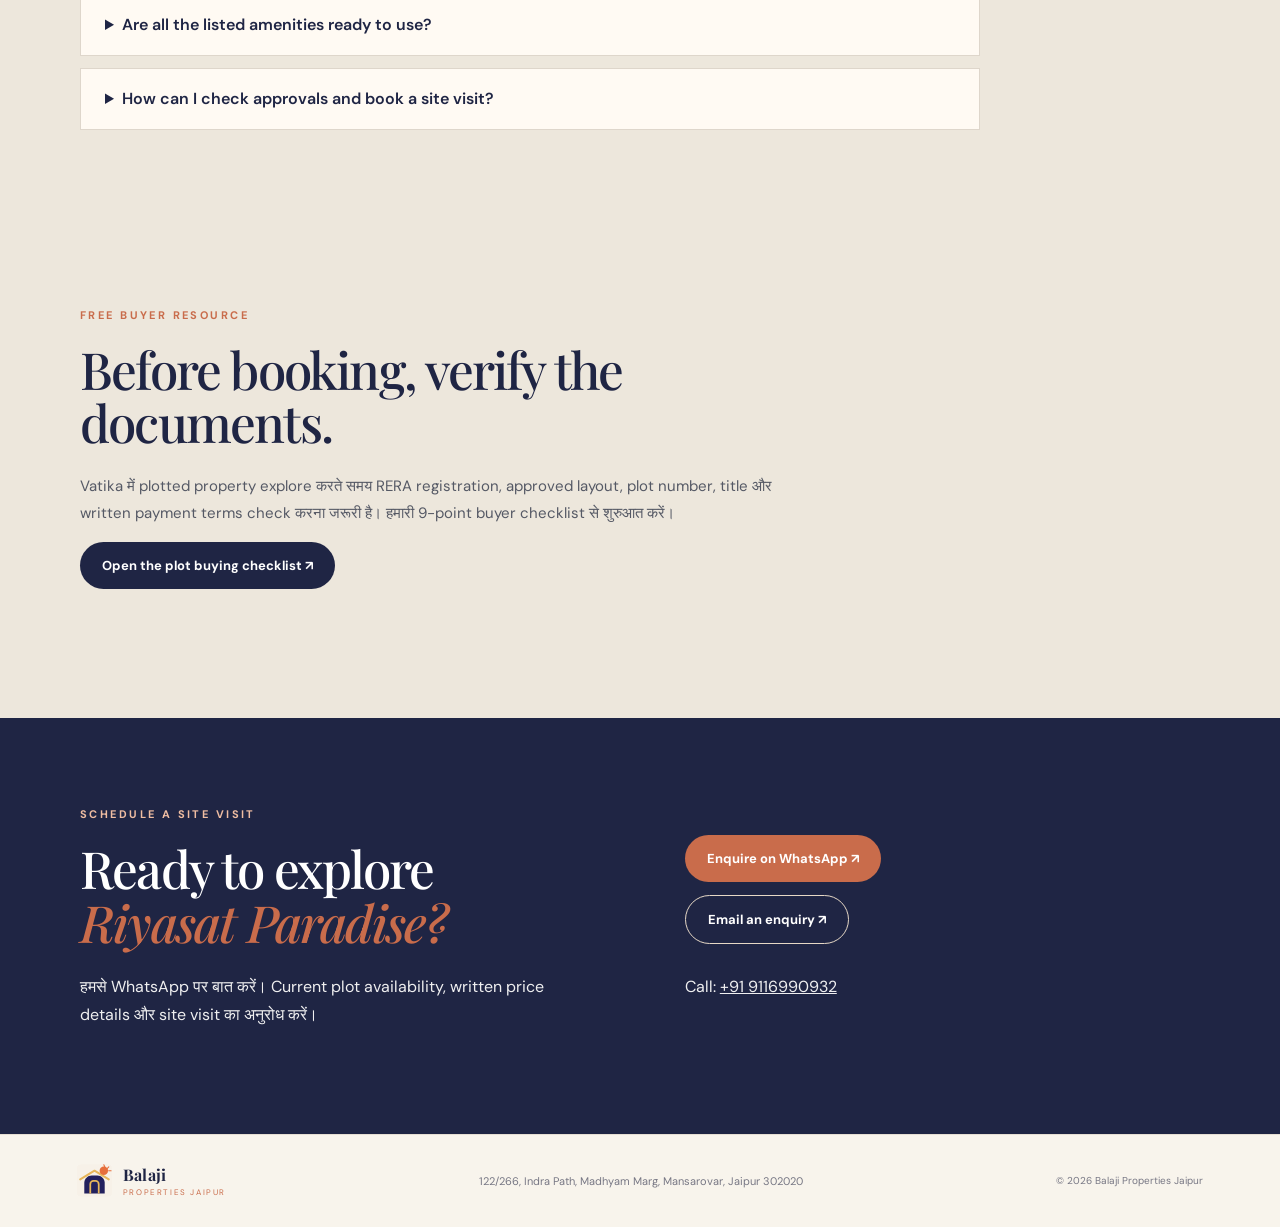
==== commit 80204d05: "content: correct RERA status wording and link independent buyer checklist" ====
--- a/riyasat-paradise.html
+++ b/riyasat-paradise.html
@@ -50,7 +50,7 @@
         <div><span>Developer-reported project area</span><strong>1,00,000 sq. metres</strong></div>
         <div><span>RERA-listed completion date</span><strong>31 July 2028</strong></div>
       </div>
-      <p class="rp-source">Sources: <a href="https://www.riyasatinfra.com/projects/jaipur/ongoing/riyasat-paradise" target="_blank" rel="noopener noreferrer">Riyasat Infra's project page ↗</a> · <a href="https://rera.rajasthan.gov.in/" target="_blank" rel="noopener noreferrer">Rajasthan RERA portal ↗</a>. The public RERA listing has displayed a “COMPLETED” status alongside a 31 July 2028 completion date; this does not independently establish possession readiness. Request the latest completion certificate, approved plans and project updates before booking.</p>
+      <p class="rp-source">Sources: <a href="https://www.riyasatinfra.com/projects/jaipur/ongoing/riyasat-paradise" target="_blank" rel="noopener noreferrer">Riyasat Infra's project page ↗</a> · <a href="https://rera.rajasthan.gov.in/" target="_blank" rel="noopener noreferrer">Rajasthan RERA portal ↗</a>. The Rajasthan RERA public promoter listing shows status “COMPLETED” and displays the dates 31 July 2028 and 27 October 2025. These may refer to different completion-related fields; do not treat either date or the status label alone as proof of plot-specific handover. Review the latest project certificate, approved plan and site condition before booking.</p>
     </section>
     <section class="rp-section rp-section-muted" id="amenities" aria-labelledby="amenities-title">
       <div class="rp-section-heading"><p class="eyebrow">DEVELOPER-LISTED AMENITIES</p><h2 id="amenities-title">Designed around community living.</h2><p>These features are described in the developer's marketing material. Their construction, accessibility and delivery status should be confirmed during a physical site visit and against approved plans.</p></div>
@@ -74,6 +74,14 @@
         <details><summary>How can I check approvals and book a site visit?</summary><p>Ask for the latest RERA documents, applicable JDA-approved layout, title and transaction paperwork. Contact Balaji Properties Jaipur on <a href="tel:+919116990932">+91 9116990932</a> to discuss a visit. Registration alone is not proof that every individual plot or amenity has been approved.</p></details>
       </div>
     </section>
+    <section class="rp-section rp-section-muted" id="buyer-guide">
+      <div class="rp-section-heading">
+        <p class="eyebrow">FREE BUYER RESOURCE</p>
+        <h2>Before booking, verify the documents.</h2>
+        <p>Vatika में plotted property explore करते समय RERA registration, approved layout, plot number, title और written payment terms check करना जरूरी है। हमारी 9-point buyer checklist से शुरुआत करें।</p>
+        <a class="button button-primary" href="vatika-plot-buying-checklist.html">Open the plot buying checklist ↗</a>
+      </div>
+    </section>
     <section class="rp-enquire" id="enquire" aria-labelledby="enquire-title">
       <div><p class="eyebrow">SCHEDULE A SITE VISIT</p><h2 id="enquire-title">Ready to explore <em>Riyasat Paradise?</em></h2><p>हमसे WhatsApp पर बात करें। Current plot availability, written price details और site visit का अनुरोध करें।</p></div>
       <div class="rp-enquire-actions"><a class="button button-primary" href="https://wa.me/919116990932?text=Namaste%2C%20I%20am%20interested%20in%20Riyasat%20Paradise%20Vatika.%20Please%20share%20the%20latest%20plot%20availability%2C%20written%20pricing%20and%20site%20visit%20options." target="_blank" rel="noopener noreferrer">Enquire on WhatsApp ↗</a><a class="button rp-button-outline" href="mailto:info@balajipropertiesjaipur.com?subject=Riyasat%20Paradise%20Site%20Visit%20Enquiry">Email an enquiry ↗</a><p>Call: <a href="tel:+919116990932">+91 9116990932</a></p></div>
--- a/styles.css
+++ b/styles.css
@@ -94,3 +94,25 @@
   .rp-faq details{padding:18px}
 }
 @media(prefers-reduced-motion:reduce){html{scroll-behavior:auto}}
+
+/* Vatika property buyer's due-diligence guide */
+.buyer-hero{max-width:1120px;margin:auto;padding:88px 6vw 92px}
+.buyer-hero h1{font-family:'Playfair Display',serif;color:var(--navy);font-size:clamp(44px,6vw,76px);font-weight:500;line-height:1.08;letter-spacing:-.04em;margin:0 0 25px;max-width:850px}
+.buyer-hero h1 em{color:var(--terra)}
+.buyer-lede{color:#545966;font-size:18px;line-height:1.8;max-width:810px}
+.buyer-hero .rp-disclaimer{margin-top:20px}
+.buyer-check-grid{display:grid;grid-template-columns:repeat(3,minmax(0,1fr));gap:14px}
+.buyer-check{background:#fffaf3;padding:25px;border:1px solid #dfd7cc}
+.buyer-check label{display:flex;align-items:flex-start;gap:12px;cursor:pointer;color:var(--navy);font-weight:700;line-height:1.45;font-size:15px}
+.buyer-check input{width:20px;height:20px;flex:none;margin:1px 0 0;accent-color:var(--navy)}
+.buyer-check label span{display:block}
+.buyer-check p{color:#535967;line-height:1.75;font-size:13px;margin:17px 0 0}
+.buyer-check a,.buyer-note a{color:#95412f;text-decoration:underline;text-underline-offset:3px}
+.buyer-note{margin-top:24px;background:#e2d6c4;padding:25px 30px;border-left:4px solid var(--terra)}
+.buyer-note h3{color:var(--navy);font-family:'Playfair Display',serif;font-size:27px;font-weight:500;margin:0 0 10px}
+.buyer-note p{color:#4f5460;font-size:14px;line-height:1.75}
+.buyer-question-list{padding-left:24px;max-width:900px;color:var(--navy)}
+.buyer-question-list li{padding:13px 0 13px 12px;border-bottom:1px solid var(--line);font-size:16px;line-height:1.65}
+@media(max-width:960px){.buyer-check-grid{grid-template-columns:repeat(2,minmax(0,1fr))}}
+@media(max-width:760px){.buyer-hero{padding:63px 7vw}.buyer-check-grid{grid-template-columns:1fr}.buyer-hero .rp-actions{align-items:stretch}.buyer-hero .rp-actions .button{width:100%}.buyer-question-list li{font-size:15px}.buyer-note{padding:22px}}
+@media print{.site-header,.rp-mobile-cta,.buyer-hero .rp-actions,.rp-enquire,footer{display:none!important}body:has(.rp-mobile-cta){padding:0}.buyer-hero,.rp-section{padding:12px 0!important}.buyer-hero h1,.rp-section h2{font-size:28px}.buyer-check-grid{display:block}.buyer-check{break-inside:avoid;page-break-inside:avoid;margin:6px 0;padding:9px 14px;background:white;border:1px solid #ccc}.buyer-check p{margin:6px 0;font-size:11px}.buyer-note{background:white}.rp-section-muted{background:white}a{text-decoration:none!important}}
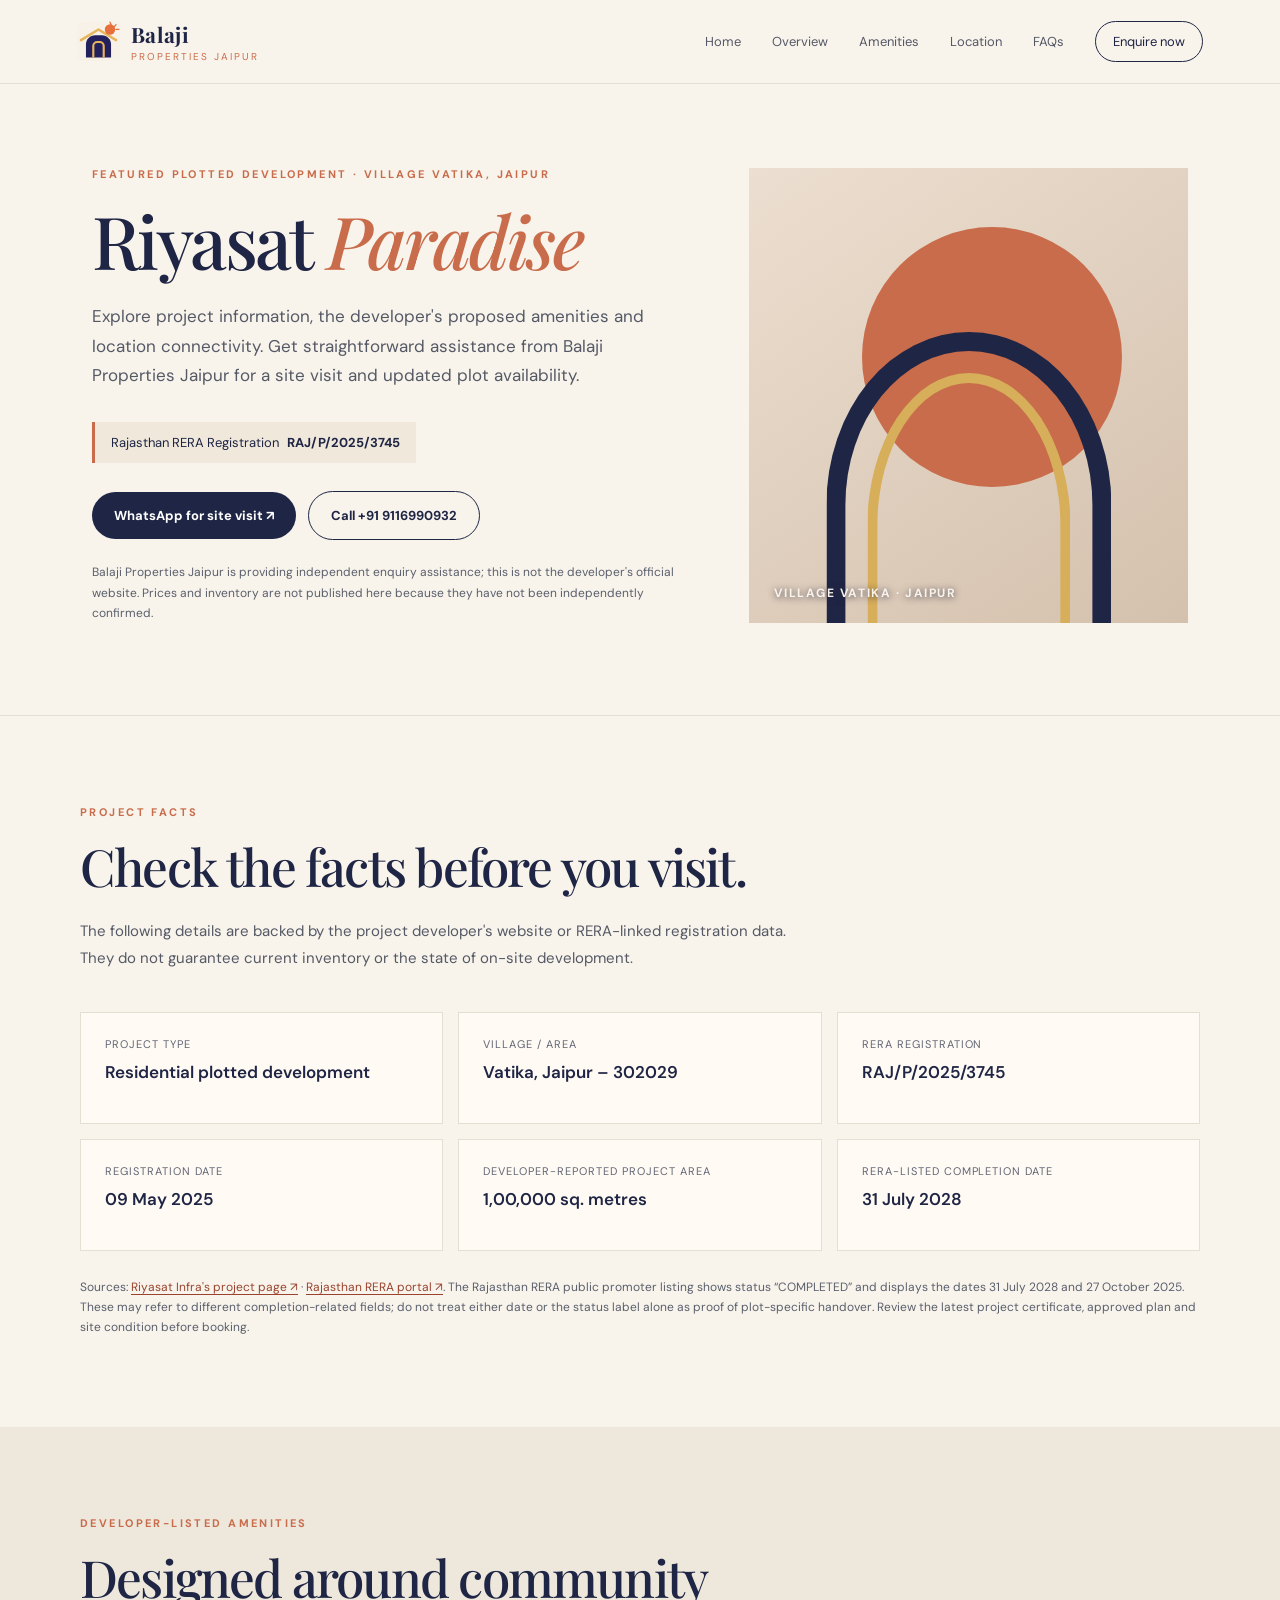
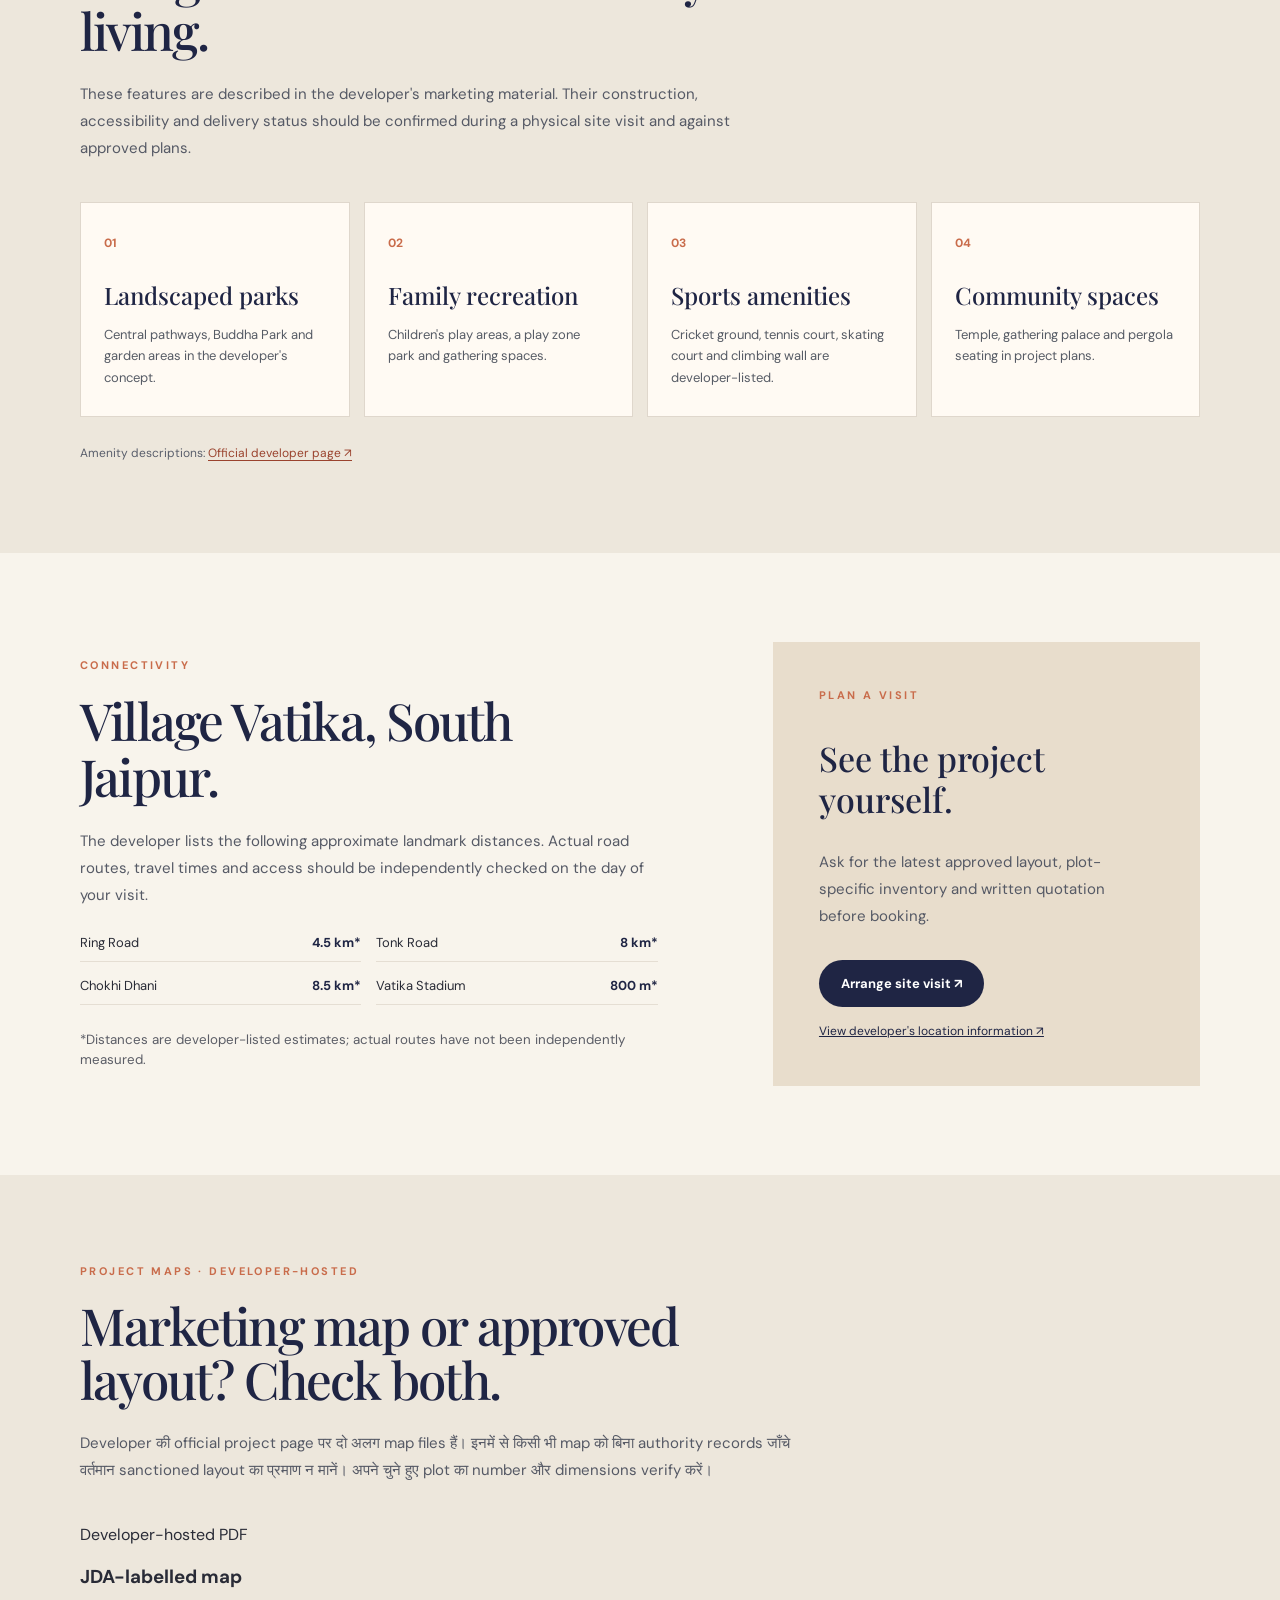
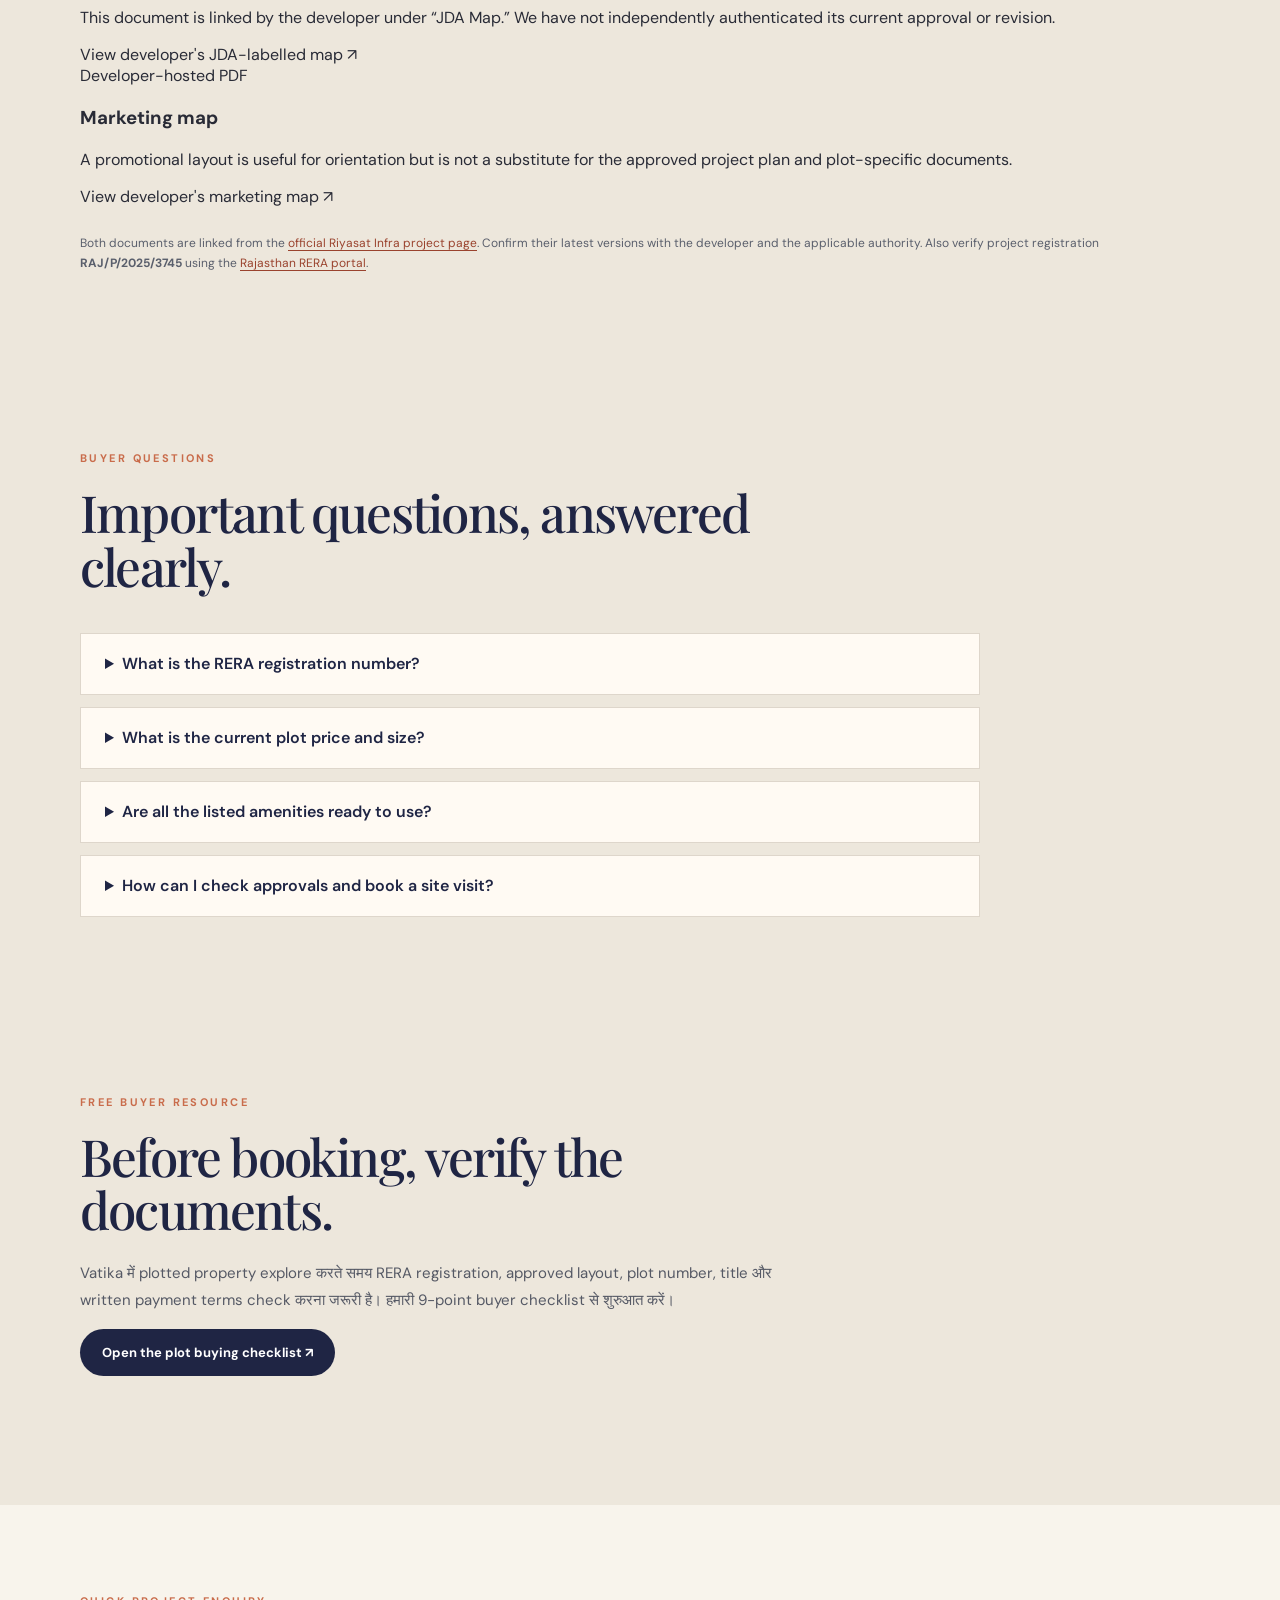
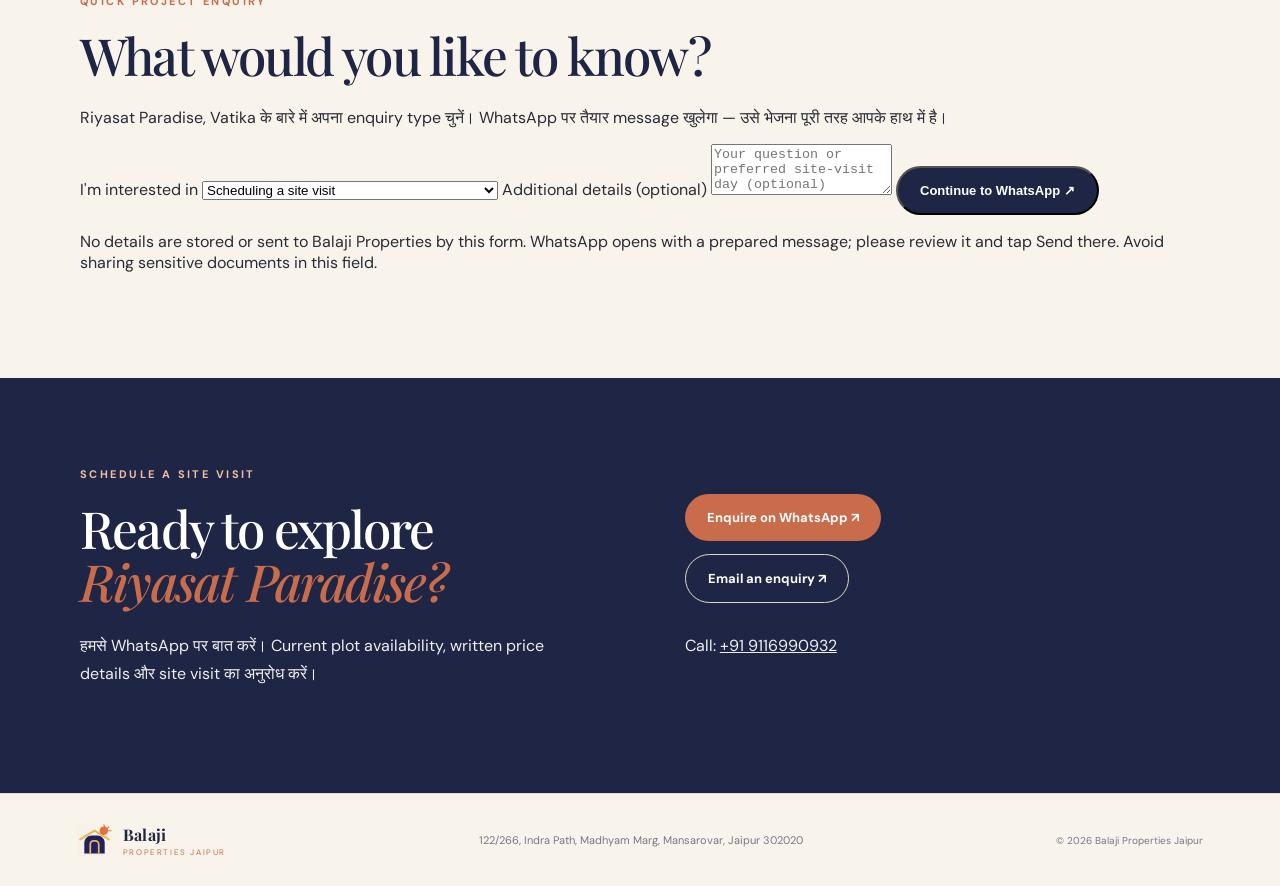
==== commit 5b6c1df4: "feat: add developer-hosted map references and WhatsApp quick-enquiry form" ====
--- a/riyasat-paradise.html
+++ b/riyasat-paradise.html
@@ -65,6 +65,29 @@
     <section class="rp-section" id="location" aria-labelledby="location-title">
       <div class="rp-location-grid"><div><p class="eyebrow">CONNECTIVITY</p><h2 id="location-title">Village Vatika, South Jaipur.</h2><p>The developer lists the following approximate landmark distances. Actual road routes, travel times and access should be independently checked on the day of your visit.</p><div class="rp-distances"><div><span>Ring Road</span><strong>4.5 km*</strong></div><div><span>Tonk Road</span><strong>8 km*</strong></div><div><span>Chokhi Dhani</span><strong>8.5 km*</strong></div><div><span>Vatika Stadium</span><strong>800 m*</strong></div></div><small>*Distances are developer-listed estimates; actual routes have not been independently measured.</small></div><aside class="rp-location-card"><p class="eyebrow">PLAN A VISIT</p><h3>See the project yourself.</h3><p>Ask for the latest approved layout, plot-specific inventory and written quotation before booking.</p><a class="button button-primary" href="#enquire">Arrange site visit ↗</a><a href="https://www.riyasatinfra.com/projects/jaipur/ongoing/riyasat-paradise" target="_blank" rel="noopener noreferrer">View developer's location information ↗</a></aside></div>
     </section>
+
+    <section class="rp-section rp-section-muted" id="documents" aria-labelledby="documents-title">
+      <div class="rp-section-heading">
+        <p class="eyebrow">PROJECT MAPS · DEVELOPER-HOSTED</p>
+        <h2 id="documents-title">Marketing map or approved layout? Check both.</h2>
+        <p>Developer की official project page पर दो अलग map files हैं। इनमें से किसी भी map को बिना authority records जाँचे वर्तमान sanctioned layout का प्रमाण न मानें। अपने चुने हुए plot का number और dimensions verify करें।</p>
+      </div>
+      <div class="rp-document-grid">
+        <article>
+          <span class="rp-document-tag">Developer-hosted PDF</span>
+          <h3>JDA-labelled map</h3>
+          <p>This document is linked by the developer under “JDA Map.” We have not independently authenticated its current approval or revision.</p>
+          <a href="https://cdn.prod.website-files.com/67b6bb5106e0b321737746fb/6a5f45e9bf8fd909b0d29919_JDA%20MAP%20PARADISE%20_compressed.pdf" target="_blank" rel="noopener noreferrer">View developer's JDA-labelled map ↗</a>
+        </article>
+        <article>
+          <span class="rp-document-tag">Developer-hosted PDF</span>
+          <h3>Marketing map</h3>
+          <p>A promotional layout is useful for orientation but is not a substitute for the approved project plan and plot-specific documents.</p>
+          <a href="https://cdn.prod.website-files.com/67b6bb5106e0b321737746fb/6a5f45e9afea2fc4700a9566_RIYASAT%20PARADISE_MARKETING%20MAP_Final-compressed.pdf" target="_blank" rel="noopener noreferrer">View developer's marketing map ↗</a>
+        </article>
+      </div>
+      <p class="rp-source">Both documents are linked from the <a href="https://www.riyasatinfra.com/projects/jaipur/ongoing/riyasat-paradise" target="_blank" rel="noopener noreferrer">official Riyasat Infra project page</a>. Confirm their latest versions with the developer and the applicable authority. Also verify project registration <strong>RAJ/P/2025/3745</strong> using the <a href="https://rera.rajasthan.gov.in/" target="_blank" rel="noopener noreferrer">Rajasthan RERA portal</a>.</p>
+    </section>
     <section class="rp-section rp-section-muted" id="faq" aria-labelledby="faq-title">
       <div class="rp-section-heading"><p class="eyebrow">BUYER QUESTIONS</p><h2 id="faq-title">Important questions, answered clearly.</h2></div>
       <div class="rp-faq">
@@ -82,6 +105,30 @@
         <a class="button button-primary" href="vatika-plot-buying-checklist.html">Open the plot buying checklist ↗</a>
       </div>
     </section>
+
+    <section class="rp-section" id="quick-enquiry" aria-labelledby="quick-enquiry-title">
+      <div class="rp-enquiry-grid">
+        <div>
+          <p class="eyebrow">QUICK PROJECT ENQUIRY</p>
+          <h2 id="quick-enquiry-title">What would you like to know?</h2>
+          <p class="rp-enquiry-help">Riyasat Paradise, Vatika के बारे में अपना enquiry type चुनें। WhatsApp पर तैयार message खुलेगा — उसे भेजना पूरी तरह आपके हाथ में है।</p>
+        </div>
+        <form id="project-enquiry-form" class="rp-interest-form" action="https://wa.me/919116990932" method="get" aria-describedby="enquiry-privacy">
+          <label for="enquiry-purpose">I'm interested in</label>
+          <select id="enquiry-purpose" name="purpose" required>
+            <option value="site-visit">Scheduling a site visit</option>
+            <option value="inventory">Current plot availability and written price sheet</option>
+            <option value="documents">RERA documents and approved-layout details</option>
+            <option value="call-back">Speaking with a property advisor</option>
+          </select>
+          <label for="enquiry-note">Additional details <span>(optional)</span></label>
+          <textarea id="enquiry-note" name="note" rows="3" maxlength="240" placeholder="Your question or preferred site-visit day (optional)"></textarea>
+          <button type="submit" class="button button-primary">Continue to WhatsApp ↗</button>
+          <p id="enquiry-privacy">No details are stored or sent to Balaji Properties by this form. WhatsApp opens with a prepared message; please review it and tap Send there. Avoid sharing sensitive documents in this field.</p>
+          <noscript><p>JavaScript is disabled. Please use the WhatsApp enquiry button below to request project information.</p></noscript>
+        </form>
+      </div>
+    </section>
     <section class="rp-enquire" id="enquire" aria-labelledby="enquire-title">
       <div><p class="eyebrow">SCHEDULE A SITE VISIT</p><h2 id="enquire-title">Ready to explore <em>Riyasat Paradise?</em></h2><p>हमसे WhatsApp पर बात करें। Current plot availability, written price details और site visit का अनुरोध करें।</p></div>
       <div class="rp-enquire-actions"><a class="button button-primary" href="https://wa.me/919116990932?text=Namaste%2C%20I%20am%20interested%20in%20Riyasat%20Paradise%20Vatika.%20Please%20share%20the%20latest%20plot%20availability%2C%20written%20pricing%20and%20site%20visit%20options." target="_blank" rel="noopener noreferrer">Enquire on WhatsApp ↗</a><a class="button rp-button-outline" href="mailto:info@balajipropertiesjaipur.com?subject=Riyasat%20Paradise%20Site%20Visit%20Enquiry">Email an enquiry ↗</a><p>Call: <a href="tel:+919116990932">+91 9116990932</a></p></div>
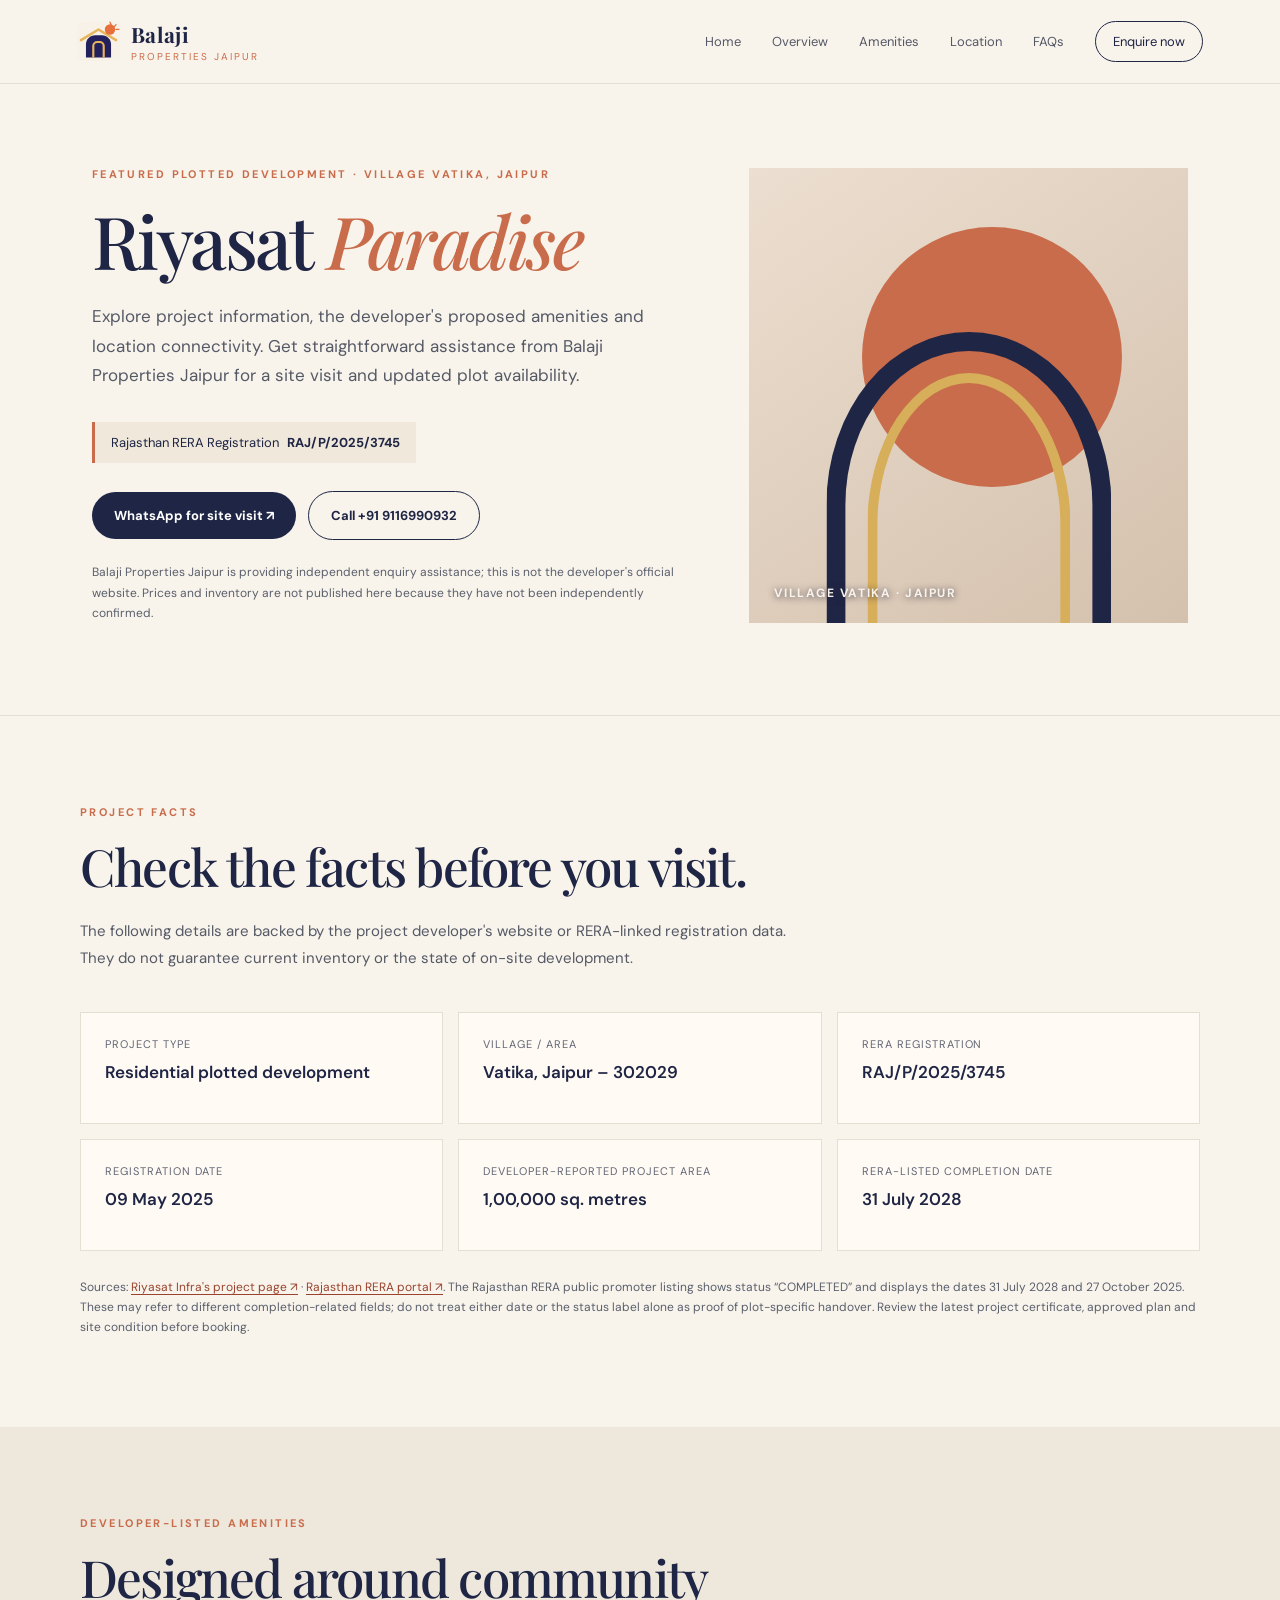
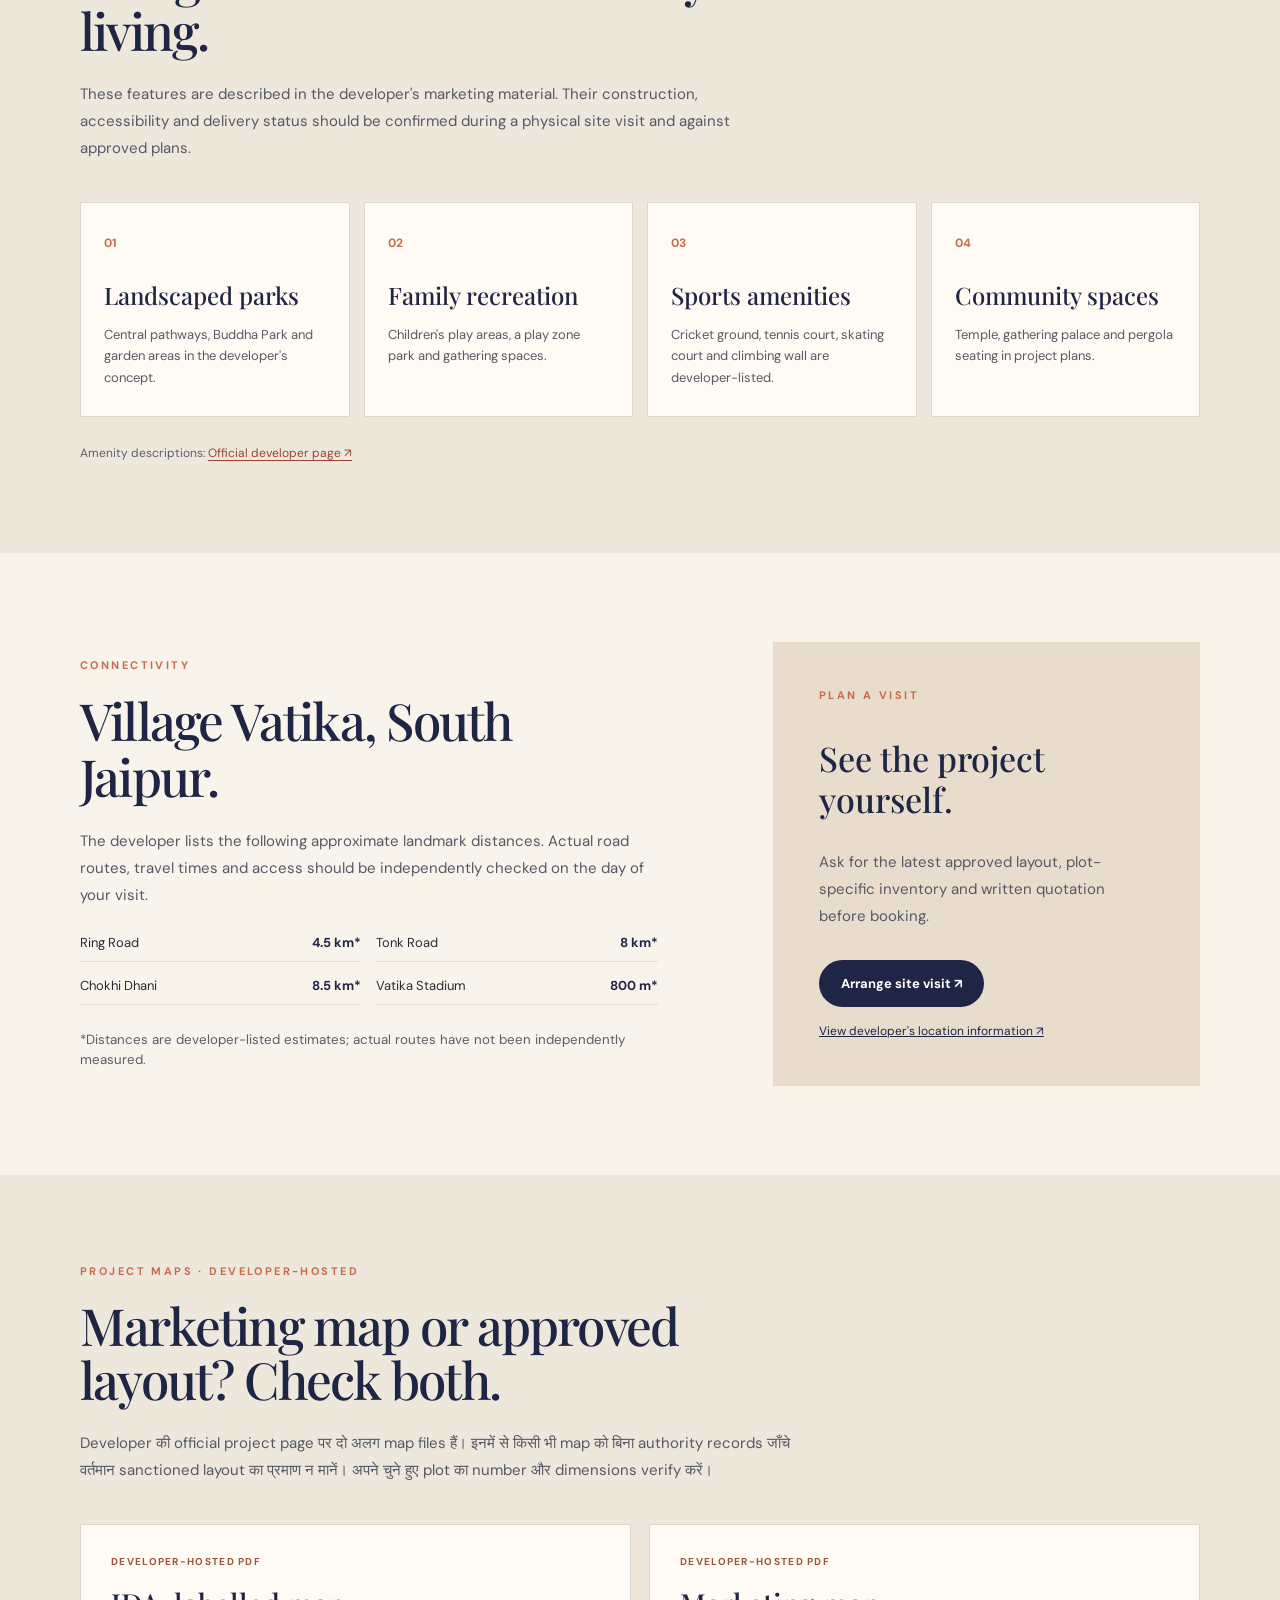
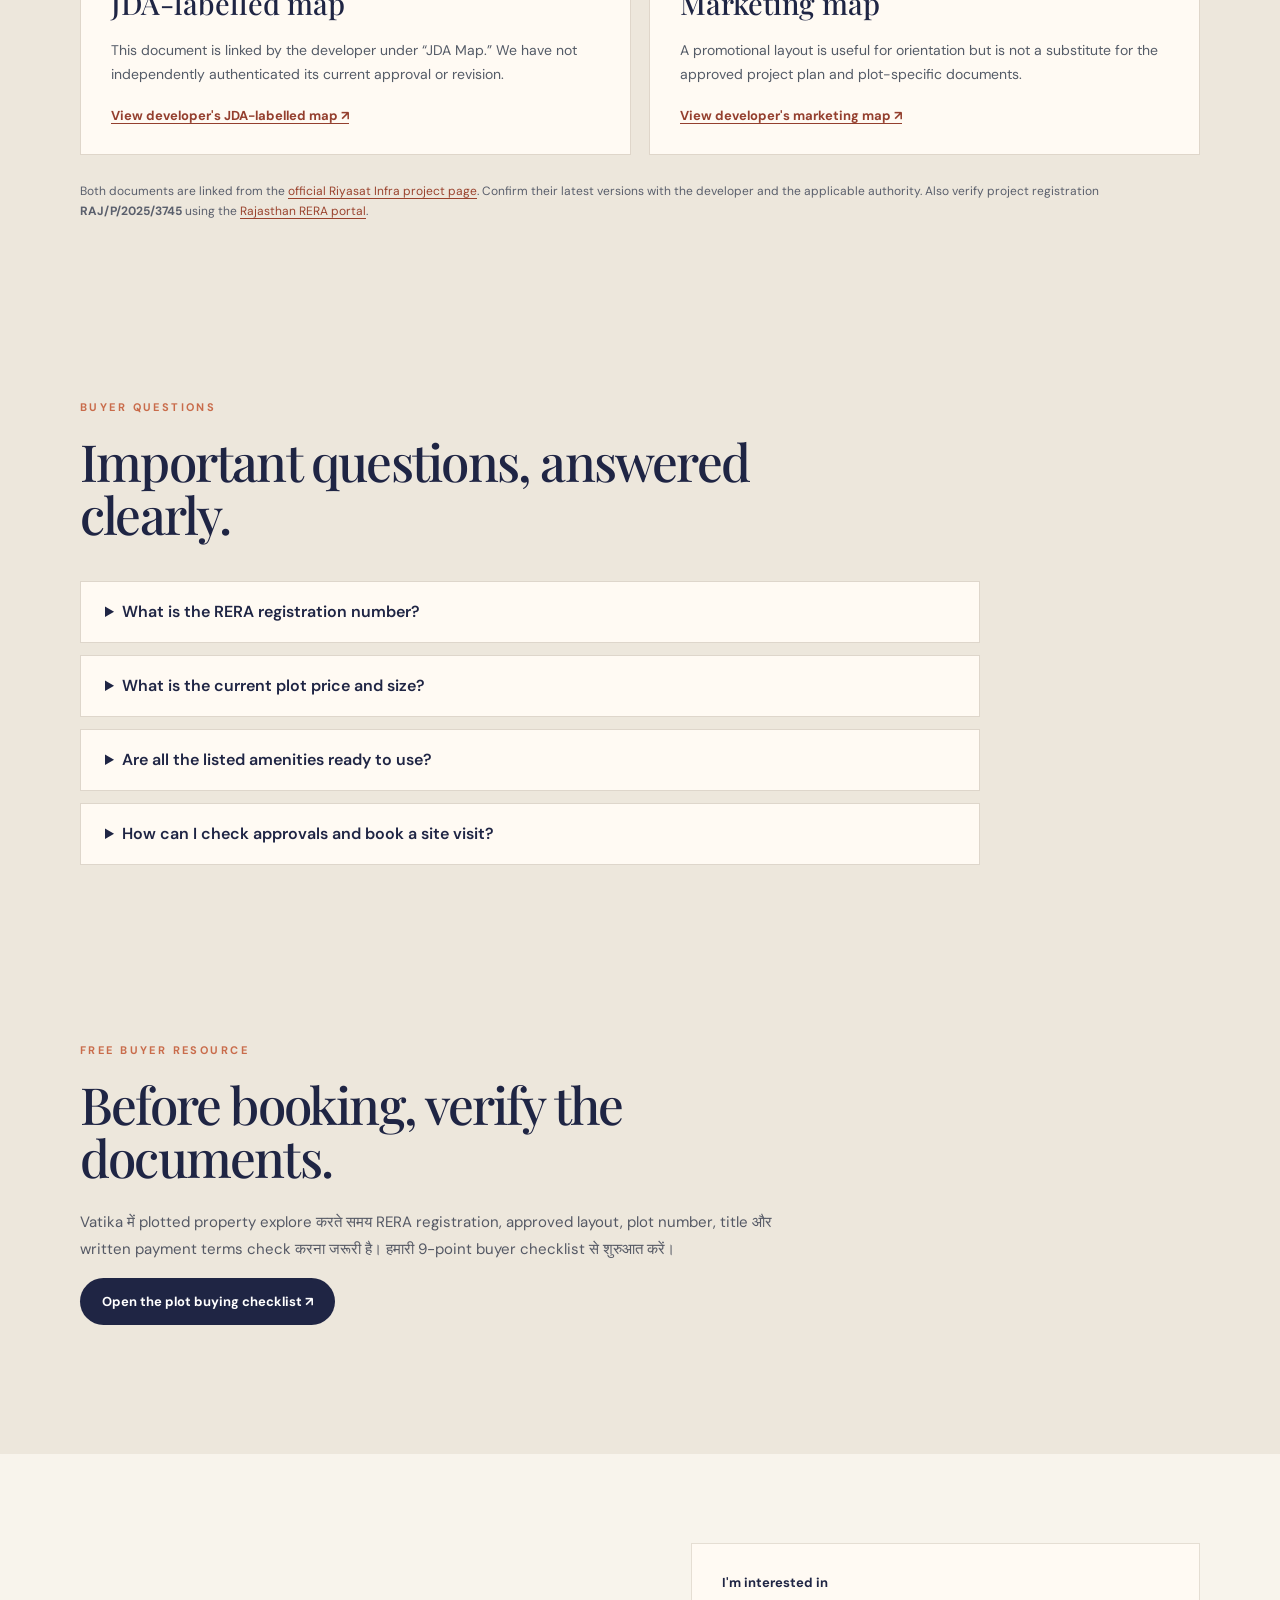
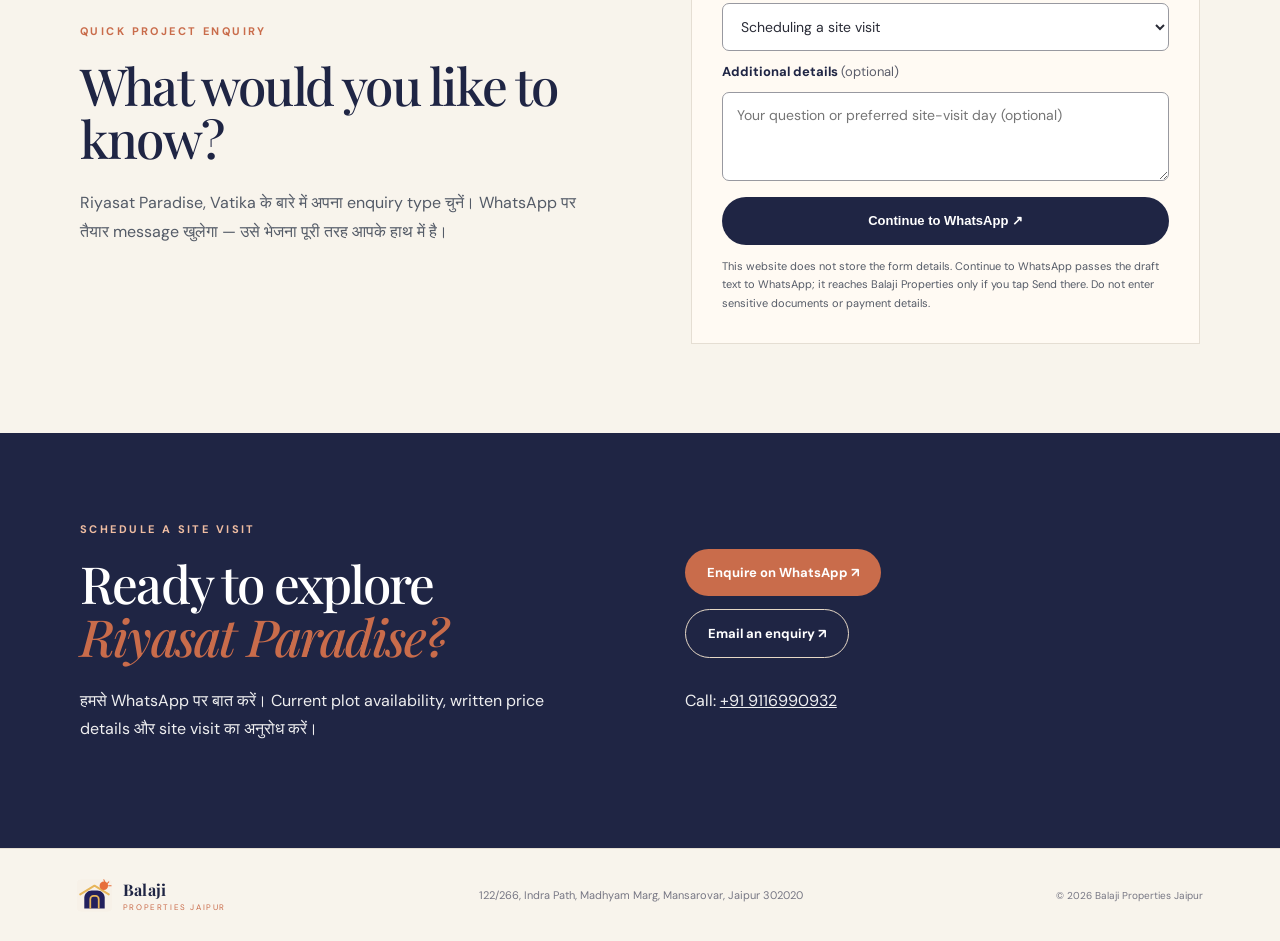
==== commit 980f13be: "content: explain WhatsApp draft transfer and optional form privacy" ====
--- a/riyasat-paradise.html
+++ b/riyasat-paradise.html
@@ -124,7 +124,7 @@
           <label for="enquiry-note">Additional details <span>(optional)</span></label>
           <textarea id="enquiry-note" name="note" rows="3" maxlength="240" placeholder="Your question or preferred site-visit day (optional)"></textarea>
           <button type="submit" class="button button-primary">Continue to WhatsApp ↗</button>
-          <p id="enquiry-privacy">No details are stored or sent to Balaji Properties by this form. WhatsApp opens with a prepared message; please review it and tap Send there. Avoid sharing sensitive documents in this field.</p>
+          <p id="enquiry-privacy">This website does not store the form details. Continue to WhatsApp passes the draft text to WhatsApp; it reaches Balaji Properties only if you tap Send there. Do not enter sensitive documents or payment details.</p>
           <noscript><p>JavaScript is disabled. Please use the WhatsApp enquiry button below to request project information.</p></noscript>
         </form>
       </div>
--- a/styles.css
+++ b/styles.css
@@ -116,3 +116,22 @@
 @media(max-width:960px){.buyer-check-grid{grid-template-columns:repeat(2,minmax(0,1fr))}}
 @media(max-width:760px){.buyer-hero{padding:63px 7vw}.buyer-check-grid{grid-template-columns:1fr}.buyer-hero .rp-actions{align-items:stretch}.buyer-hero .rp-actions .button{width:100%}.buyer-question-list li{font-size:15px}.buyer-note{padding:22px}}
 @media print{.site-header,.rp-mobile-cta,.buyer-hero .rp-actions,.rp-enquire,footer{display:none!important}body:has(.rp-mobile-cta){padding:0}.buyer-hero,.rp-section{padding:12px 0!important}.buyer-hero h1,.rp-section h2{font-size:28px}.buyer-check-grid{display:block}.buyer-check{break-inside:avoid;page-break-inside:avoid;margin:6px 0;padding:9px 14px;background:white;border:1px solid #ccc}.buyer-check p{margin:6px 0;font-size:11px}.buyer-note{background:white}.rp-section-muted{background:white}a{text-decoration:none!important}}
+
+/* Project document references and private, client-side WhatsApp enquiry */
+.rp-document-grid{display:grid;grid-template-columns:repeat(2,minmax(0,1fr));gap:18px}
+.rp-document-grid article{padding:30px;background:#fffaf3;border:1px solid #dfd6ca;display:flex;flex-direction:column;align-items:flex-start}
+.rp-document-tag{font-size:10px;letter-spacing:.13em;text-transform:uppercase;font-weight:700;color:#9b543a}
+.rp-document-grid h3{font-family:'Playfair Display',serif;color:var(--navy);font-size:29px;font-weight:500;margin:16px 0}
+.rp-document-grid p{font-size:14px;line-height:1.75;color:#545b67;margin:0 0 20px}
+.rp-document-grid a{font-size:13px;font-weight:700;color:#943f2e;text-decoration:underline;text-underline-offset:3px;margin-top:auto}
+.rp-enquiry-grid{display:grid;grid-template-columns:1fr 1fr;align-items:center;gap:8vw}
+.rp-enquiry-help{color:#545b67;line-height:1.8;font-size:16px}
+.rp-interest-form{padding:30px;background:#fffaf3;border:1px solid var(--line);display:flex;flex-direction:column;gap:12px;min-width:0}
+.rp-interest-form label{font-size:13px;font-weight:700;color:var(--navy)}
+.rp-interest-form label span{font-weight:400;color:#5b5d6a}
+.rp-interest-form select,.rp-interest-form textarea{width:100%;min-width:0;min-height:48px;border:1px solid #9899a0;border-radius:7px;padding:12px 14px;background:#fff;color:var(--ink);font:inherit;font-size:14px;line-height:1.5}
+.rp-interest-form textarea{resize:vertical}
+.rp-interest-form button{border:0;cursor:pointer;min-height:48px;width:100%;margin-top:4px}
+.rp-interest-form p{color:#555b67;font-size:11px;line-height:1.7;margin:0}
+@media(max-width:760px){.rp-document-grid,.rp-enquiry-grid{grid-template-columns:1fr}.rp-interest-form{padding:22px}.rp-document-grid article{padding:24px}}
+@media print{.rp-interest-form{display:none}.rp-document-grid{grid-template-columns:1fr 1fr}.rp-document-grid article{break-inside:avoid}}
